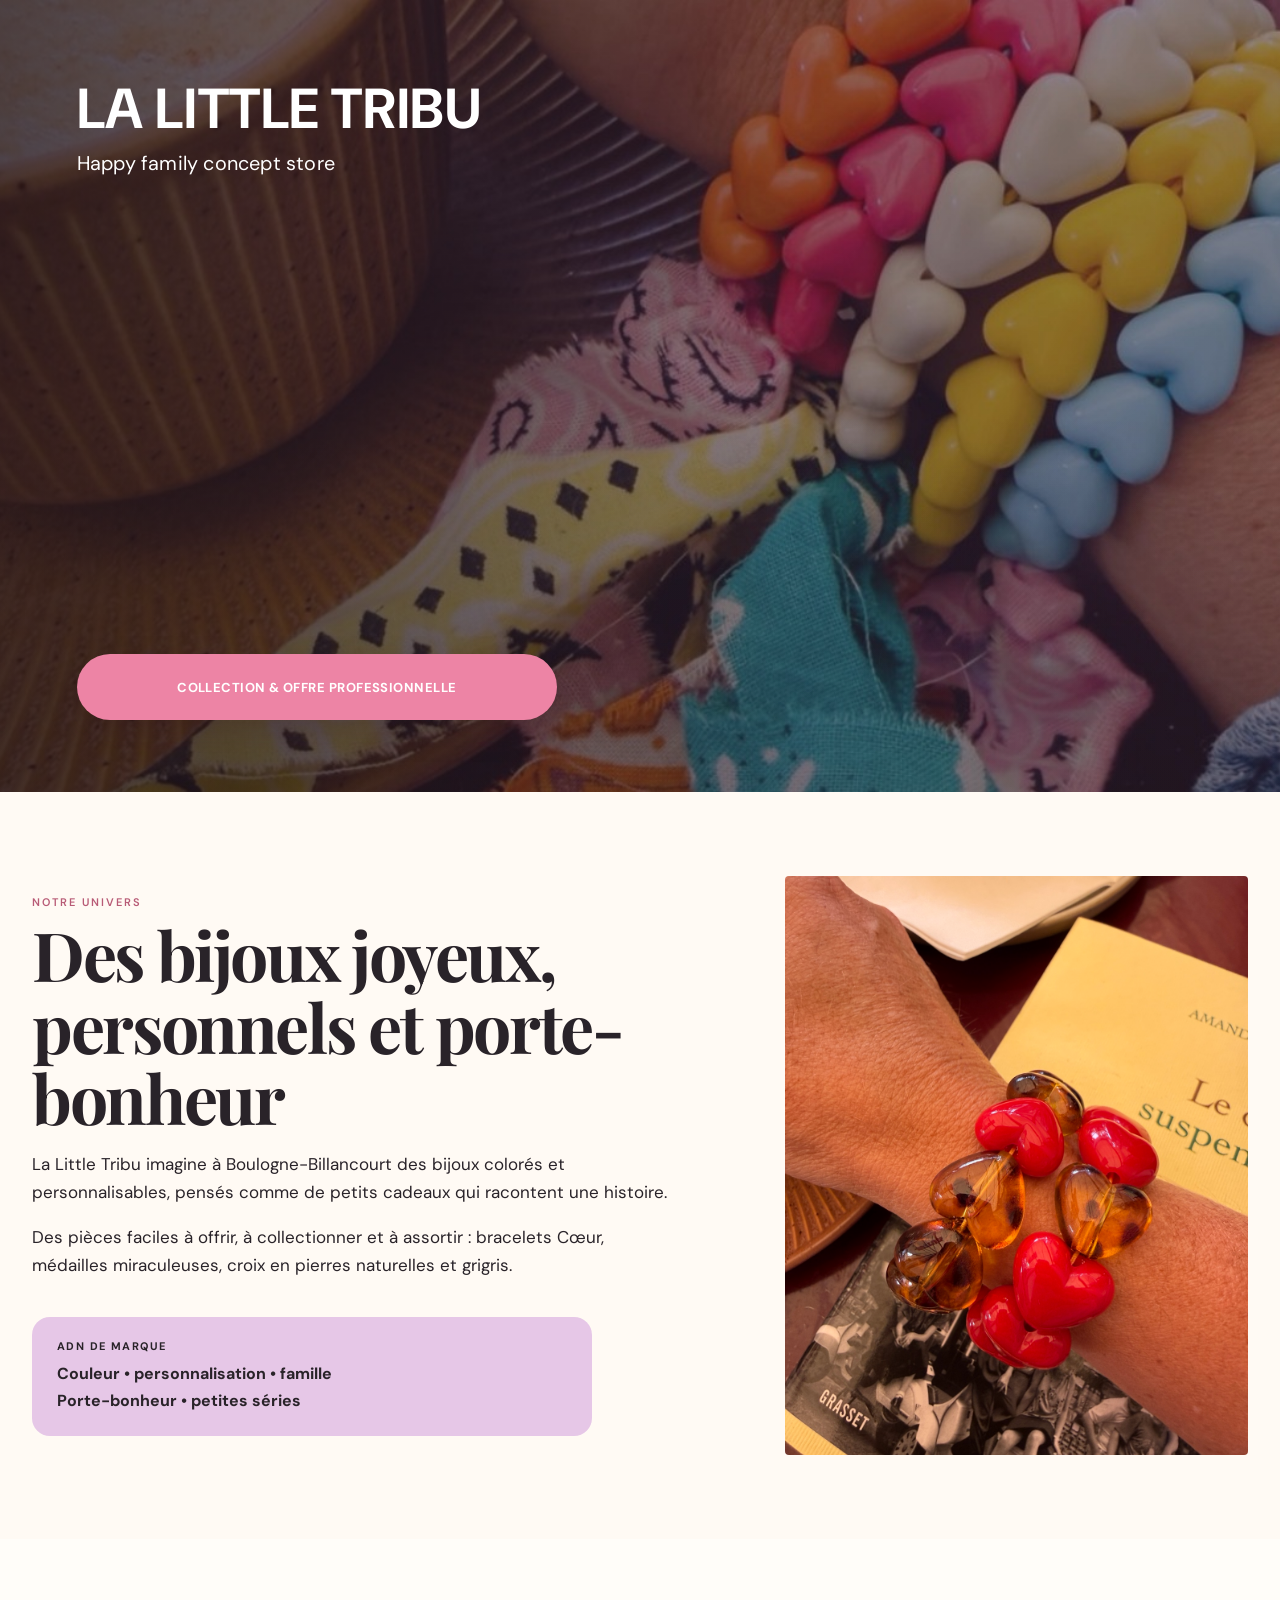
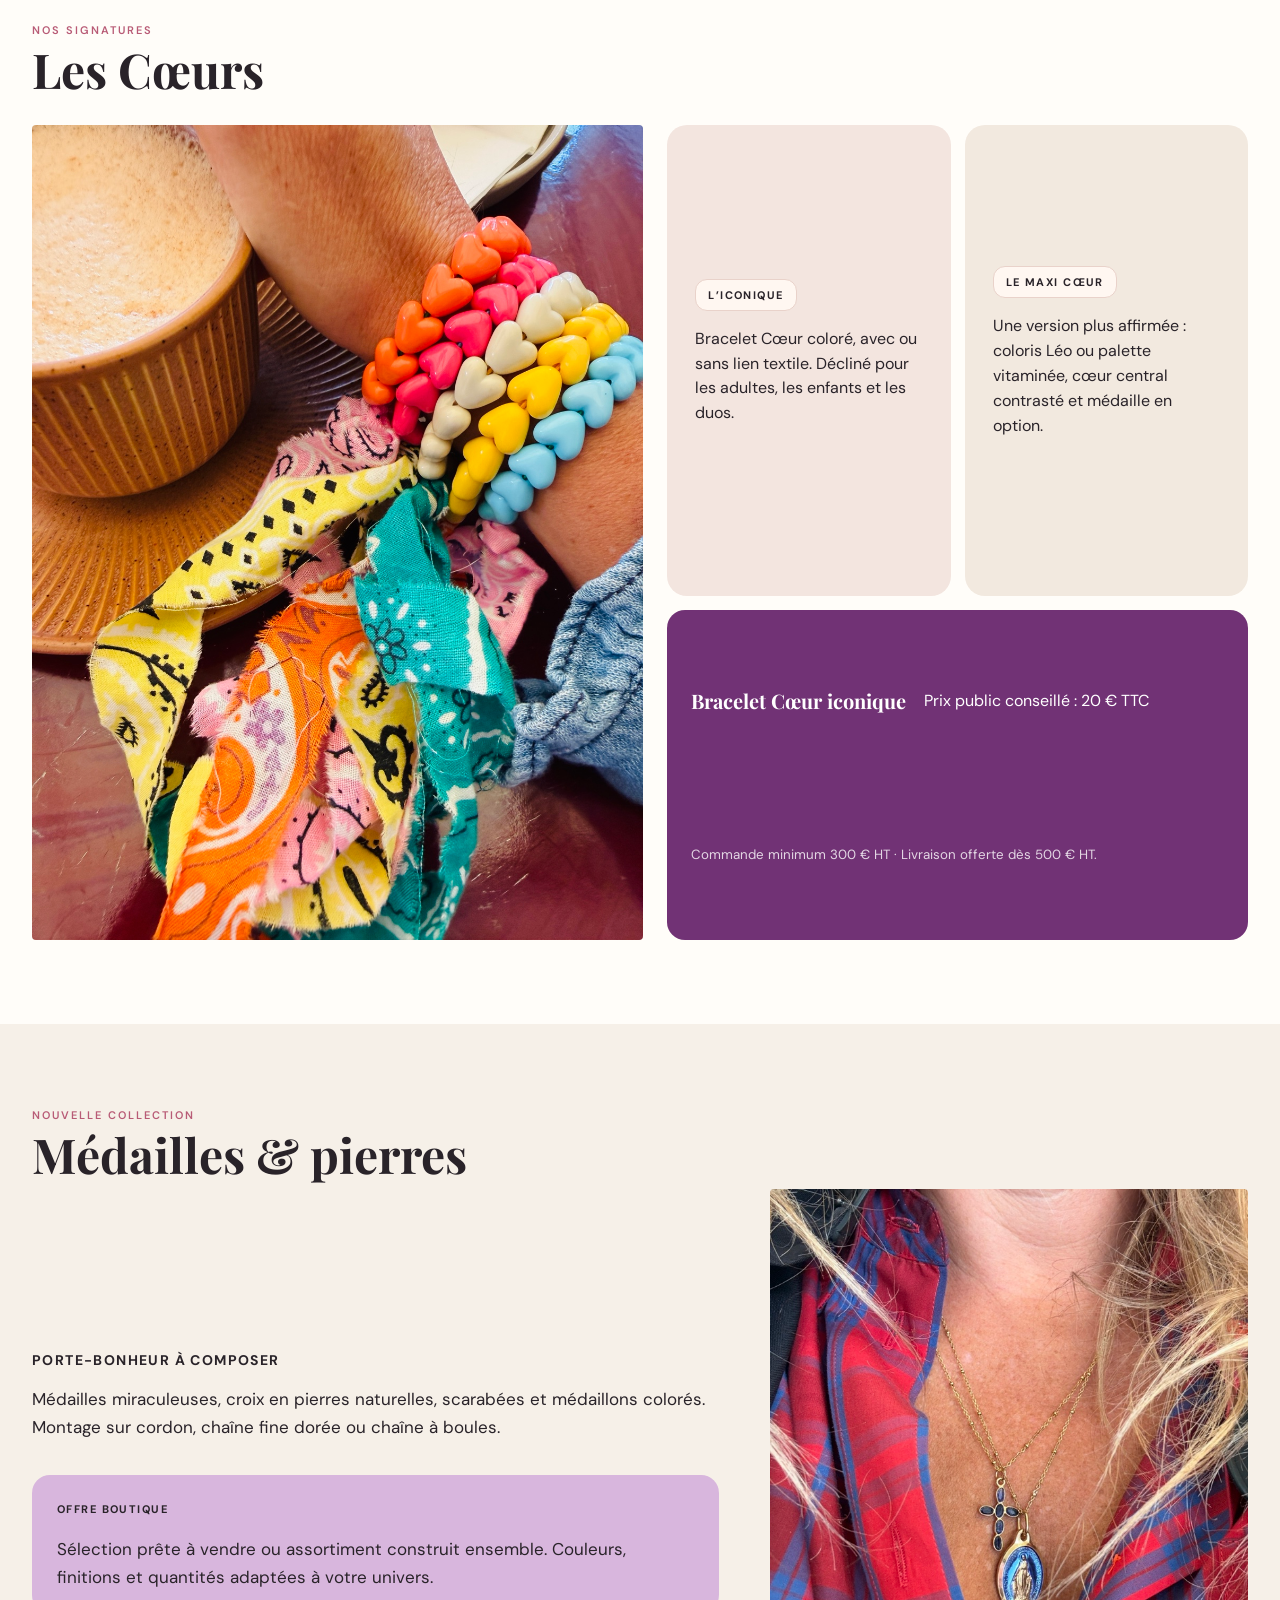
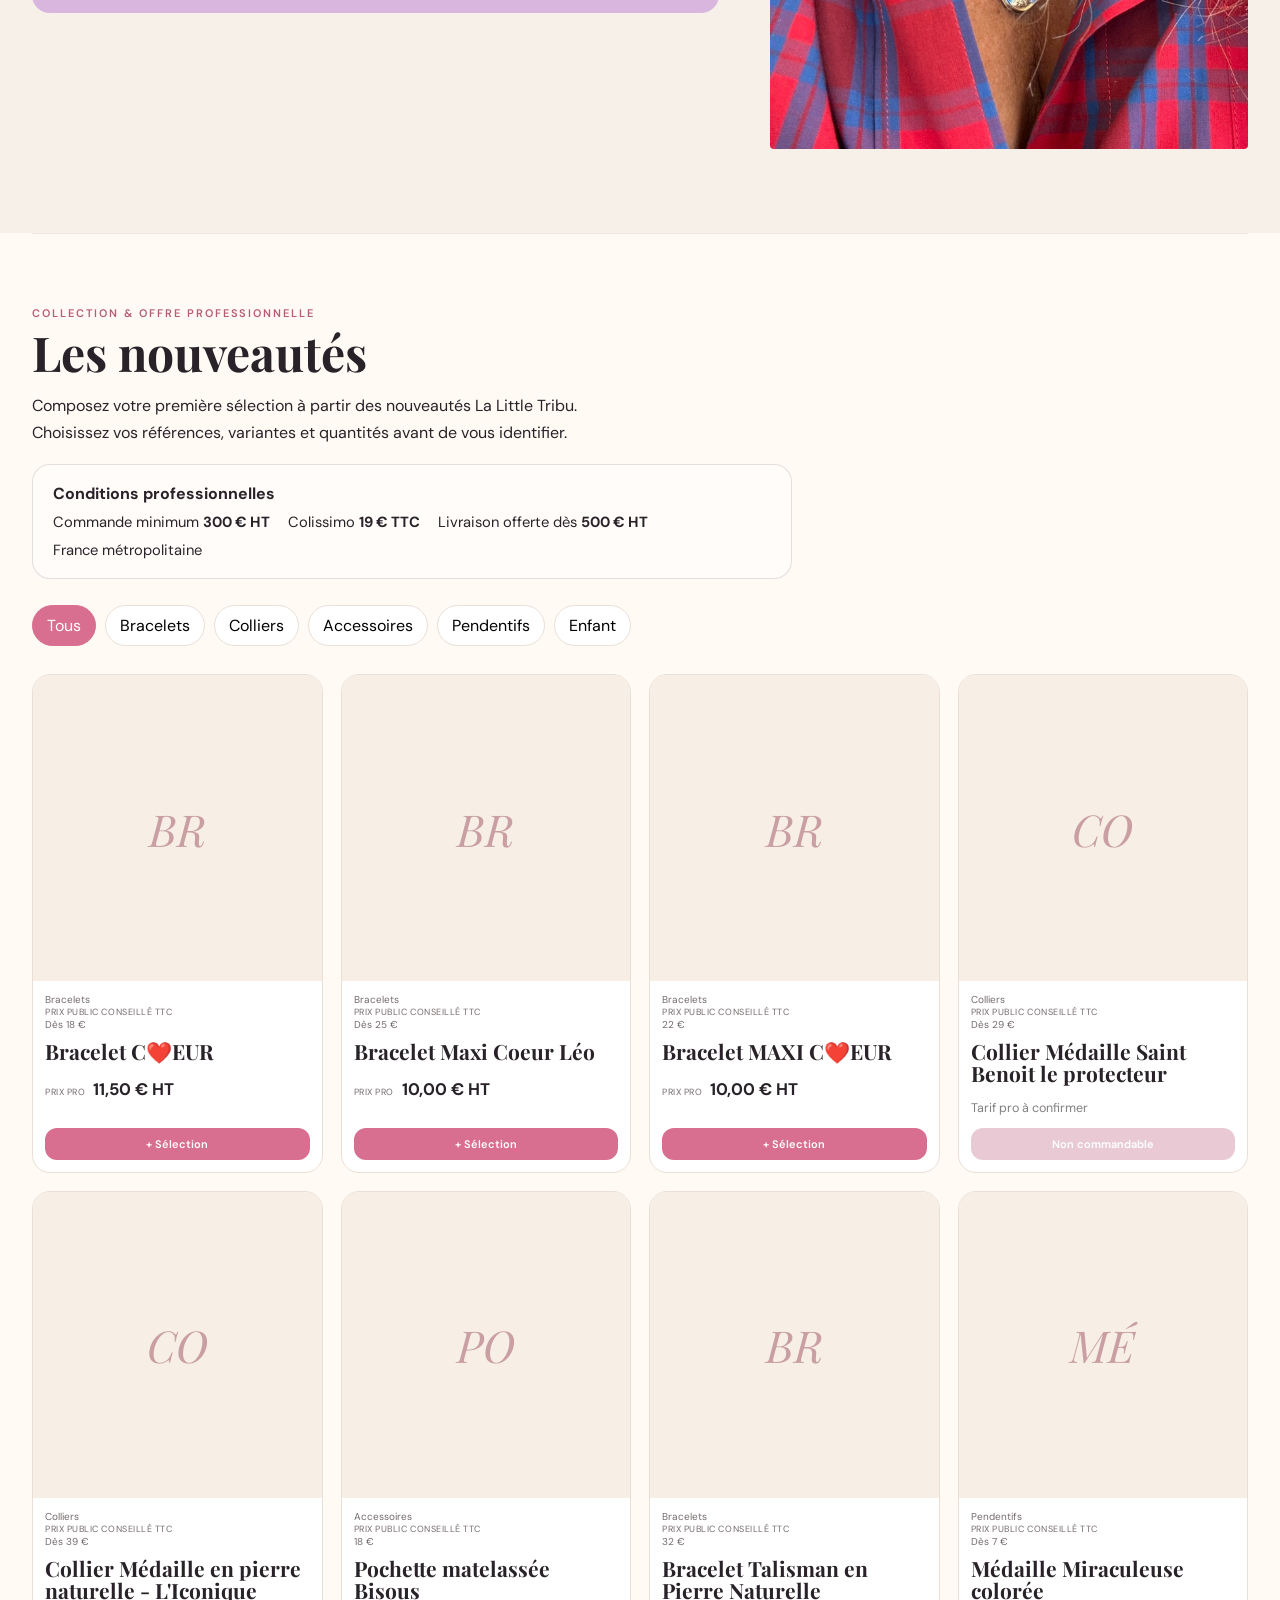
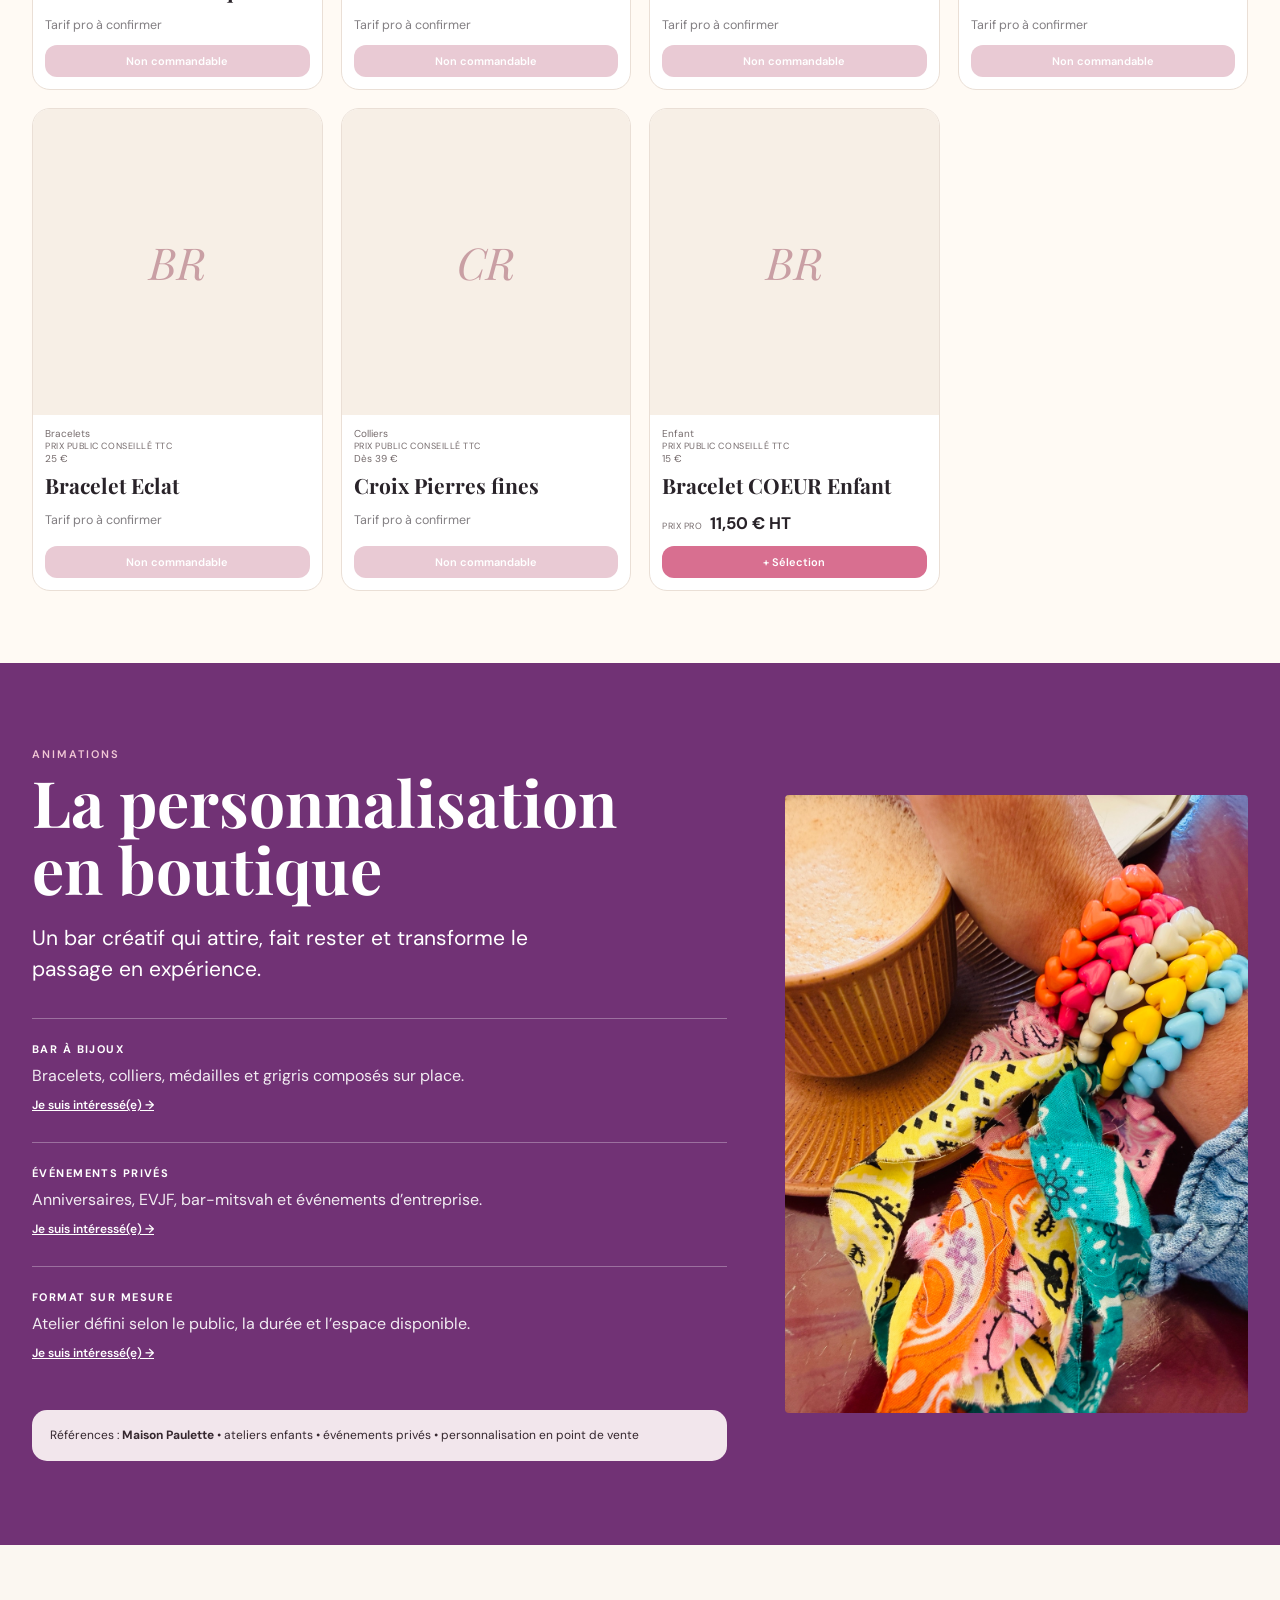
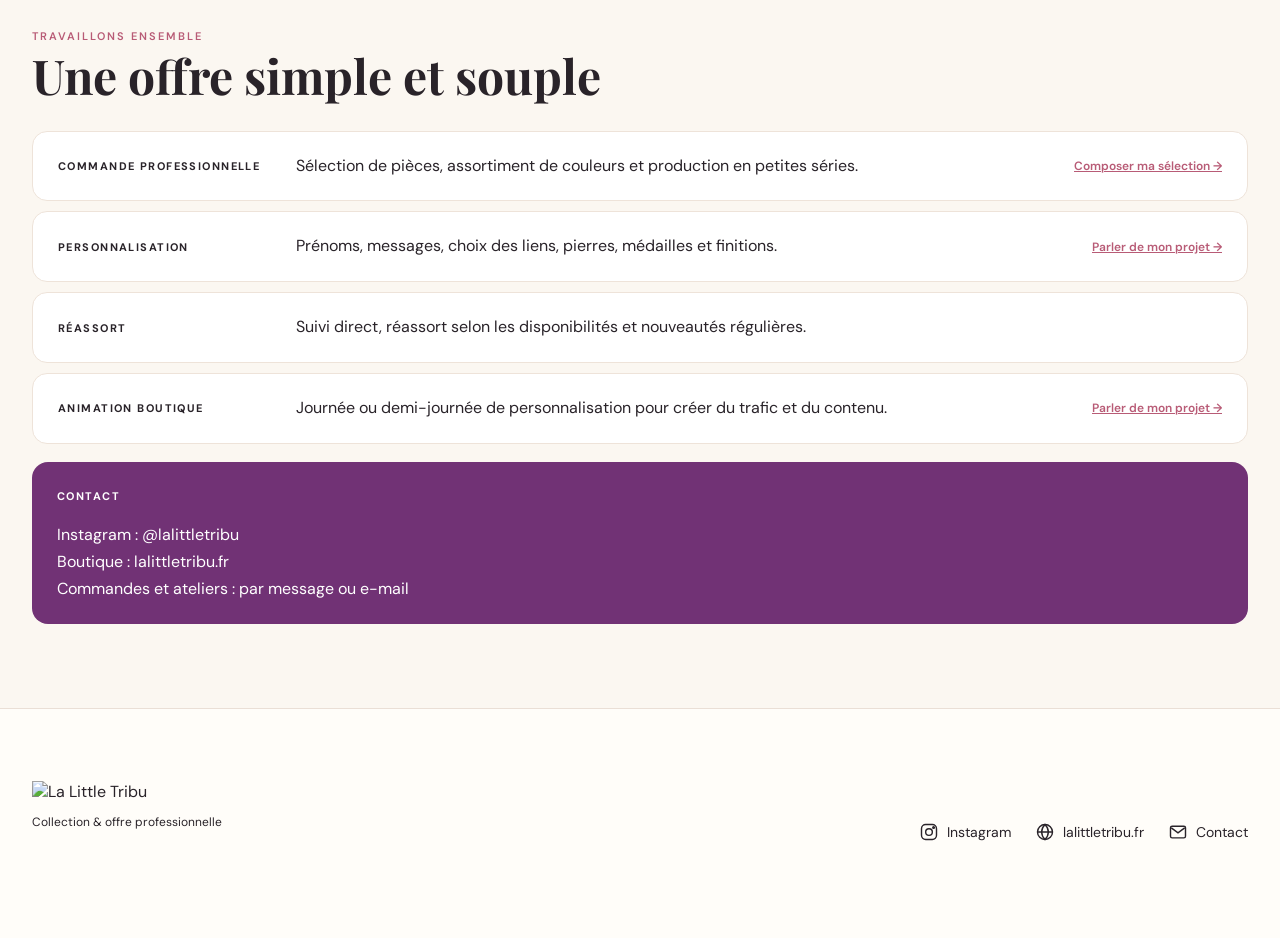
==== index.html @ f4794457 "Add files via upload" ====
<!doctype html><html lang="fr"><head>
<meta charset="utf-8"><meta name="viewport" content="width=device-width,initial-scale=1">
<meta name="description" content="La Little Tribu — collection et offre professionnelle pour concept stores et revendeurs.">
<title>La Little Tribu — Collection & offre professionnelle</title>
<link rel="preconnect" href="https://fonts.googleapis.com"><link rel="preconnect" href="https://fonts.gstatic.com" crossorigin>
<link href="https://fonts.googleapis.com/css2?family=DM+Sans:wght@400;500;600&family=Playfair+Display:wght@500;600&display=swap" rel="stylesheet">
<link rel="stylesheet" href="styles.css?v=099"></head><body><div id="app"></div><script src="app.js?v=099"></script></body></html>
---- styles.css ----
:root{--ink:#21191b;--paper:#fffdf9;--cream:#f6efe8;--wine:#842942;--line:#eadfd7;--muted:#756b6c;--soft:#fbf8f4}
*{box-sizing:border-box}html{scroll-behavior:smooth}body{margin:0;font-family:"DM Sans",sans-serif;background:var(--paper);color:var(--ink)}
button,input,select{font:inherit}button{cursor:pointer}a{color:inherit}.wrap{max-width:1180px;margin:auto;padding:0 24px}
.top{position:sticky;top:0;z-index:30;background:rgba(255,253,249,.95);backdrop-filter:blur(18px);border-bottom:1px solid var(--line)}
.nav{min-height:68px;display:flex;align-items:center;justify-content:space-between;gap:16px}.brand{display:flex;align-items:center;gap:10px;min-width:0}
.logo-img{height:44px;width:auto;max-width:240px;object-fit:contain}.logo-fallback{font:600 25px "Playfair Display";display:none}.wholesale{font-size:9px;letter-spacing:.17em;color:var(--wine);font-weight:600}
.pill{border:1px solid var(--line);border-radius:999px;padding:9px 14px;background:#fff}.eyebrow{font-size:11px;letter-spacing:.18em;text-transform:uppercase;color:var(--wine);font-weight:600}
h1,h2,h3{font-family:"Playfair Display";line-height:1.05}h1{font-size:clamp(42px,5.3vw,70px);letter-spacing:-.035em;margin:10px 0 15px}h2{font-size:clamp(32px,4.3vw,48px);margin:7px 0 10px}h3{font-size:21px;margin:3px 0}
.lead{font-size:17px;line-height:1.5;color:#514749;max-width:640px}.hero{display:grid;grid-template-columns:1fr .82fr;gap:32px;align-items:center;padding:30px 0 22px}
.hero-photo{height:330px;border-radius:26px;overflow:hidden;background:var(--cream)}.hero-photo img{width:100%;height:100%;object-fit:cover}.hero-photo.fallback{display:grid;place-items:center;font:italic 60px "Playfair Display";color:rgba(132,41,66,.45)}
.btn{border:0;border-radius:999px;padding:12px 17px;background:var(--wine);color:#fff;font-weight:600;text-decoration:none;display:inline-flex;align-items:center;justify-content:center}.btn.secondary{background:#fff;color:var(--ink);border:1px solid var(--line)}
.hero .btn{margin-top:18px}.section{padding:38px 0 72px}.section-head{display:flex;justify-content:space-between;align-items:end;gap:18px;margin-bottom:18px}
.filters{display:flex;gap:7px;flex-wrap:wrap}.filters button.active{background:var(--wine);color:#fff;border-color:var(--wine)}.status{font-size:11px;color:var(--muted)}
.products{display:grid;grid-template-columns:repeat(4,1fr);gap:15px}.product{border:1px solid var(--line);border-radius:19px;background:#fff;overflow:hidden;display:flex;flex-direction:column;cursor:pointer}
.visual{aspect-ratio:1/1.06;background:var(--cream);position:relative;overflow:hidden}.visual img{width:100%;height:100%;object-fit:cover;display:block}.visual.placeholder{display:grid;place-items:center;font:italic 44px "Playfair Display";color:rgba(132,41,66,.4)}
.badge{position:absolute;left:9px;top:9px;background:rgba(255,255,255,.94);border-radius:999px;padding:5px 8px;font-size:8px;font-weight:600;letter-spacing:.08em}
.card-info{padding:12px;display:flex;flex-direction:column;gap:6px;flex:1}.meta{font-size:10px;color:var(--muted)}.price-label{font-size:9px;text-transform:uppercase;letter-spacing:.06em;color:var(--muted);display:block}
.card-actions{margin-top:auto;padding-top:6px}.card-actions .btn{width:100%;padding:9px;font-size:11px}
.selectbar{position:fixed;bottom:14px;left:50%;transform:translateX(-50%);width:min(880px,calc(100% - 28px));background:var(--ink);color:#fff;border-radius:19px;padding:12px 14px;display:flex;align-items:center;justify-content:space-between;gap:10px;z-index:40;box-shadow:0 18px 60px rgba(0,0,0,.24)}.selectbar .btn{background:#fff;color:var(--ink)}
.modal{position:fixed;inset:0;background:rgba(34,24,27,.58);display:grid;place-items:center;padding:14px;z-index:60}.modal-card{width:min(720px,100%);max-height:93vh;overflow:auto;background:#fff;border-radius:25px;padding:22px}
.qv{display:grid;grid-template-columns:1fr 1fr;gap:20px}.qv-media{border-radius:18px;overflow:hidden;background:var(--cream);min-height:340px}.qv-media img{width:100%;height:100%;object-fit:cover}.qv-info{display:flex;flex-direction:column;gap:11px}.qv-note{font-size:13px;line-height:1.45;color:#5e5456}
.field{display:flex;flex-direction:column;gap:6px}.field select,.field input{border:1px solid var(--line);border-radius:11px;padding:11px;background:#fff;width:100%}.grid2{display:grid;grid-template-columns:1fr 1fr;gap:12px}.tiny{font-size:11px;line-height:1.5;color:var(--muted)}
.drawer{position:fixed;inset:0 0 0 auto;width:min(560px,100%);background:#fff;z-index:70;box-shadow:-20px 0 70px rgba(0,0,0,.18);padding:22px;overflow:auto}.drawer-head{display:flex;justify-content:space-between;align-items:center;gap:10px}
.sel-row{display:grid;grid-template-columns:74px 1fr;gap:12px;padding:14px 0;border-bottom:1px solid var(--line)}.sel-row img{width:74px;height:82px;object-fit:cover;border-radius:12px;background:var(--cream)}.sel-name{font-family:"Playfair Display";font-weight:600;font-size:18px}
.sel-tools{display:flex;align-items:center;gap:7px;flex-wrap:wrap;margin-top:8px}.stepper{display:inline-flex;align-items:center;border:1px solid var(--line);border-radius:999px;overflow:hidden}.stepper button{border:0;background:#fff;width:30px;height:30px}.stepper span{min-width:27px;text-align:center;font-size:12px}.remove{border:0;background:transparent;color:var(--wine);font-size:11px;text-decoration:underline}
.final-box{position:sticky;bottom:-22px;background:linear-gradient(transparent,#fff 16%);padding:28px 0 8px}.final-box .btn{width:100%;font-size:15px;padding:14px}
.confirm{text-align:center;padding:18px 4px 8px}.heart{font-size:40px;color:var(--wine)}.summary{background:var(--soft);border-radius:16px;padding:14px;margin:14px 0;text-align:left}
@media(max-width:920px){.products{grid-template-columns:repeat(3,1fr)}}
@media(max-width:760px){.nav{min-height:62px}.logo-img{height:37px;max-width:185px}.hero{grid-template-columns:1fr;padding:20px 0 16px}.hero-photo{height:245px}.products{grid-template-columns:repeat(2,1fr);gap:9px}.section{padding:30px 0 62px}.section-head{flex-direction:column;align-items:flex-start}.qv{grid-template-columns:1fr}.qv-media{min-height:270px}.grid2{grid-template-columns:1fr}}
@media(max-width:520px){.wrap{padding:0 13px}.wholesale{display:none}.pill{padding:8px 11px}.hero h1{font-size:39px}.lead{font-size:15px}.hero-photo{height:205px;border-radius:20px}.product{border-radius:15px}.card-info{padding:9px}.card-info h3{font-size:16px;line-height:1.08}.modal-card{padding:17px}.qv-media{min-height:245px}.sel-row{grid-template-columns:66px 1fr}.sel-row img{width:66px;height:74px}}
/* V0.6 — Wholesale showroom */
html{scroll-behavior:smooth;scroll-padding-top:92px}.desktop-nav{display:flex;gap:26px;margin-left:auto;margin-right:24px}.desktop-nav a,.text-link,.collab-grid a,.social-links a{color:inherit;text-decoration:none}.desktop-nav a{font-size:13px;font-weight:600}.desktop-nav a:hover,.text-link:hover,.collab-grid a:hover,.social-links a:hover{opacity:.6}.selection-nav{white-space:nowrap}.pro-hero{min-height:70vh;align-items:center}.hero-actions{display:flex;align-items:center;gap:22px;margin-top:24px}.text-link{font-size:14px;font-weight:600}.brand-story{background:#f6f1eb;padding:88px 0}.story-grid{display:grid;grid-template-columns:1.1fr .9fr;gap:72px;align-items:center}.story-images{position:relative;min-height:520px}.story-images img{object-fit:cover}.story-main{width:78%;height:480px;border-radius:2px}.story-small{position:absolute;width:43%;height:230px;right:0;bottom:0;border:8px solid #f6f1eb}.story-copy h2,.section-intro h2,.pro-footer h2{font-family:'Playfair Display',serif;font-size:clamp(34px,4vw,58px);line-height:1.03;margin:10px 0 20px}.story-copy p,.section-intro p,.section-sub{line-height:1.65;max-width:620px}.brand-points{display:flex;flex-wrap:wrap;gap:8px;margin:28px 0}.brand-points span{border:1px solid #d7ccc1;border-radius:99px;padding:9px 13px;font-size:12px}.collaborate{padding-top:100px;padding-bottom:100px}.section-intro{max-width:760px;margin-bottom:42px}.collab-grid{display:grid;grid-template-columns:repeat(3,1fr);gap:16px}.collab-grid article{border:1px solid #e4ddd5;padding:30px;min-height:270px;display:flex;flex-direction:column}.collab-grid b{font-size:12px;letter-spacing:.12em;opacity:.55}.collab-grid h3{font-family:'Playfair Display',serif;font-size:28px;margin:38px 0 12px}.collab-grid p{font-size:14px;line-height:1.6;opacity:.75}.collab-grid a{margin-top:auto;font-size:13px;font-weight:600}.showroom-section{border-top:1px solid #eee6df}.pro-footer{margin-top:100px;background:linear-gradient(135deg,#fffdf9 0%,#f6efe8 100%);color:#fff;padding:72px 0 96px}.footer-grid{display:grid;grid-template-columns:1fr 1fr;gap:50px;align-items:end}.social-links{display:flex;justify-content:flex-end;gap:24px;flex-wrap:wrap}.social-links a{font-size:14px}.status{opacity:.55!important}.wholesale{letter-spacing:.12em}
@media(max-width:800px){.desktop-nav{display:none}.nav{gap:10px}.wholesale{font-size:9px}.selection-nav{font-size:11px;padding:9px 10px}.pro-hero{min-height:auto}.hero-actions{align-items:flex-start;flex-direction:column}.brand-story{padding:60px 0}.story-grid{grid-template-columns:1fr;gap:38px}.story-images{min-height:370px}.story-main{height:350px}.story-small{height:170px}.collaborate{padding-top:70px;padding-bottom:70px}.collab-grid{grid-template-columns:1fr}.collab-grid article{min-height:220px}.footer-grid{grid-template-columns:1fr}.social-links{justify-content:flex-start;flex-direction:column;gap:14px}.pro-footer{margin-top:70px;padding:60px 0 90px}}

/* V0.7 — lecture concept-store */
.brand-points{flex-wrap:wrap}
.store-fit{margin-top:22px;padding-top:18px;border-top:1px solid rgba(0,0,0,.12)}
.store-fit strong{display:block;margin-bottom:6px;font-size:1rem}
.store-fit p{margin:0;max-width:620px}

/* V0.7.2 — pistes MVP visibles mais non cliquables */
.inactive-link{display:inline-block;margin-top:10px;font-size:.92rem;font-weight:600;opacity:.55;cursor:default;}

/* V0.7.4 — repere concept-store harmonise avec le hero */
.retail-fit{
  background:linear-gradient(135deg,#fffdf9 0%,#f6efe8 100%);
  color:var(--ink);
  padding:34px 0;
  border-top:1px solid var(--line);
  border-bottom:1px solid var(--line)
}
.retail-fit-inner{display:grid;grid-template-columns:.8fr 1.2fr;gap:44px;align-items:center}
.retail-fit h2{font-family:'Playfair Display',serif;font-size:clamp(24px,2.5vw,36px);line-height:1.08;margin:8px 0 0}
.retail-fit .eyebrow{color:var(--wine);opacity:1}
.retail-tags{display:flex;flex-wrap:wrap;gap:8px;justify-content:flex-end}
.retail-tags span{
  border:1px solid var(--line);
  background:rgba(255,255,255,.72);
  border-radius:99px;
  padding:9px 13px;
  font-size:12px;
  white-space:nowrap;
  color:var(--ink)
}
@media(max-width:800px){
  .retail-fit{padding:30px 0}
  .retail-fit-inner{grid-template-columns:1fr;gap:22px}
  .retail-tags{justify-content:flex-start}
}


/* V0.7.5 — footer harmonise avec le haut de page */
footer,
.footer,
.site-footer{
  background:linear-gradient(135deg,#fffdf9 0%,#f6efe8 100%) !important;
  color:var(--ink) !important;
  border-top:1px solid var(--line) !important;
}
footer a,
.footer a,
.site-footer a{
  color:var(--ink) !important;
}
footer .eyebrow,
.footer .eyebrow,
.site-footer .eyebrow{
  color:var(--wine) !important;
  opacity:1 !important;
}


/* V0.7.6 — footer light theme complet */
footer,
.footer,
.site-footer,
.end-section,
.end,
.join-tribu,
.social-footer{
  background:linear-gradient(135deg,#fffdf9 0%,#f6efe8 100%) !important;
  color:var(--ink) !important;
  border-top:1px solid var(--line) !important;
}

footer *,
.footer *,
.site-footer *,
.end-section *,
.end *,
.join-tribu *,
.social-footer *{
  color:var(--ink) !important;
}

footer .eyebrow,
.footer .eyebrow,
.site-footer .eyebrow,
.end-section .eyebrow,
.end .eyebrow,
.join-tribu .eyebrow,
.social-footer .eyebrow{
  color:var(--wine) !important;
  opacity:1 !important;
}

footer a,
.footer a,
.site-footer a,
.end-section a,
.end a,
.join-tribu a,
.social-footer a{
  color:var(--ink) !important;
  text-decoration:none;
}

footer a:hover,
.footer a:hover,
.site-footer a:hover,
.end-section a:hover,
.end a:hover,
.join-tribu a:hover,
.social-footer a:hover{
  color:var(--wine) !important;
}

footer h1, footer h2, footer h3,
.footer h1, .footer h2, .footer h3,
.site-footer h1, .site-footer h2, .site-footer h3,
.end-section h1, .end-section h2, .end-section h3,
.end h1, .end h2, .end h3,
.join-tribu h1, .join-tribu h2, .join-tribu h3,
.social-footer h1, .social-footer h2, .social-footer h3{
  color:var(--ink) !important;
}


/* V0.7.7 — fix cible du vrai footer .pro-footer */
.pro-footer{
  background:linear-gradient(135deg,#fffdf9 0%,#f6efe8 100%) !important;
  color:var(--ink) !important;
  border-top:1px solid var(--line) !important;
}
.pro-footer h2,
.pro-footer p,
.pro-footer span,
.pro-footer strong,
.pro-footer .footer-grid{
  color:var(--ink) !important;
}
.pro-footer .eyebrow{
  color:var(--wine) !important;
  opacity:1 !important;
}
.pro-footer .social-links a{
  color:var(--ink) !important;
}
.pro-footer .social-links a:hover{
  color:var(--wine) !important;
  opacity:1 !important;
}

/* V0.8 — univers Barbara / book pro */
:root{--paper:#fffaf4;--cream:#f7efe6;--pink:#ee8eaa;--pink-deep:#d86f90;--ink:#292329;--line:#eadfd6;--wine:#b85b76}
body{background:var(--paper)}
.barbara-cover{position:relative;width:100%;background:#eadfd6;display:flex;justify-content:center;overflow:hidden}
.barbara-cover img{width:100%;max-height:88vh;object-fit:cover;object-position:center 48%;display:block}
.cover-action{position:absolute;left:50%;bottom:24px;transform:translateX(-50%);background:var(--pink);color:#fff;text-decoration:none;border-radius:999px;padding:13px 22px;font-size:12px;font-weight:700;letter-spacing:.04em;box-shadow:0 10px 30px rgba(76,30,45,.15)}
.brand-intro{padding:76px 0;background:#fffaf4;border-bottom:1px solid var(--line)}
.intro-grid{display:grid;grid-template-columns:1fr 1fr;gap:72px;align-items:end}
.intro-grid h1{font-family:"DM Sans",sans-serif;font-weight:600;letter-spacing:-.045em;font-size:clamp(38px,5vw,68px);margin:10px 0 0;line-height:.98}
.brand-copy{font-size:18px;line-height:1.65;max-width:580px}.brand-copy p{margin:0 0 16px}
.signatures{padding-top:74px}.signature-grid{display:grid;grid-template-columns:repeat(5,1fr);gap:14px}
.signature-card{border:0;background:#f7e7da;border-radius:18px;overflow:hidden;padding:0;text-align:left;color:var(--ink);box-shadow:0 1px 0 rgba(0,0,0,.03)}
.signature-card img,.signature-placeholder{width:100%;aspect-ratio:.9/1;object-fit:cover;display:block;background:var(--cream)}
.signature-card span{display:block;padding:14px 14px 16px;font-family:"Playfair Display",serif;font-size:19px}
.pro-offer{padding:82px 0;background:#f4e8dd;border-top:1px solid var(--line);border-bottom:1px solid var(--line)}
.offer-grid{display:grid;grid-template-columns:repeat(4,1fr);gap:12px}.offer-grid article{background:#fffaf4;border-radius:18px;padding:24px;min-height:230px;display:flex;flex-direction:column}.offer-grid article>span{font-size:11px;letter-spacing:.16em;color:var(--wine)}.offer-grid h3{font-family:"DM Sans",sans-serif;font-size:19px;margin:32px 0 10px}.offer-grid p{font-size:13px;line-height:1.55;color:#655a5c}.offer-grid a{margin-top:auto;color:var(--wine);font-size:12px;font-weight:700;text-decoration:none}
.btn{background:var(--pink-deep)}.filters button.active{background:var(--pink-deep);border-color:var(--pink-deep)}
.product{border-radius:18px}.card-actions .btn{border-radius:12px}.badge{background:rgba(255,250,244,.94)}
.pro-footer{background:#fffaf4!important}
@media(max-width:900px){.signature-grid{grid-template-columns:repeat(3,1fr)}.offer-grid{grid-template-columns:repeat(2,1fr)}.intro-grid{grid-template-columns:1fr;gap:26px}.barbara-cover img{max-height:none}}
@media(max-width:600px){.barbara-cover img{width:100%;height:auto;object-fit:contain}.cover-action{bottom:14px;padding:10px 16px;font-size:10px}.brand-intro{padding:50px 0}.brand-copy{font-size:16px}.signature-grid{grid-template-columns:repeat(2,1fr);gap:9px}.signature-card span{font-size:16px;padding:11px}.offer-grid{grid-template-columns:1fr}.top{position:sticky}.desktop-nav{display:none}}


/* V0.8.2 — audit UX / fidélité au book Barbara */
.barbara-cover{background:#f4ede6}
.barbara-cover img{width:100%;height:auto;max-height:88vh;object-fit:contain;object-position:center}

/* Zone cliquable invisible posée sur le bouton déjà imprimé dans le visuel de Barbara. */
.cover-hotspot{
  position:absolute;left:7.5%;bottom:5.2%;width:50.5%;height:5.8%;min-height:42px;
  border-radius:999px;background:transparent;text-decoration:none;z-index:2
}
.cover-hotspot:focus-visible{outline:3px solid rgba(255,255,255,.95);outline-offset:3px}

/* Cartouches textuels : aucun visuel produit arbitraire. */
.signature-grid{grid-template-columns:repeat(5,1fr);gap:12px}
.signature-card{
  min-height:132px;padding:20px 18px;border:1px solid #ead7d1;background:#f8e9e2;
  border-radius:20px;display:flex;flex-direction:column;justify-content:space-between;
  text-align:left;transition:transform .15s ease,box-shadow .15s ease
}
.signature-card:nth-child(even){background:#f4eee7}
.signature-card:hover{transform:translateY(-2px);box-shadow:0 10px 28px rgba(84,49,55,.08)}
.signature-card span{
  padding:0;font-family:"DM Sans",sans-serif;font-size:18px;font-weight:600;line-height:1.15
}
.signature-card small{font-size:11px;color:var(--wine);font-weight:700}
.signature-card img,.signature-placeholder{display:none!important}

@media(max-width:600px){
  .nav{min-height:58px}
  .logo-img{height:34px;max-width:150px}
  .selection-nav{font-size:11px;padding:9px 12px}
  .barbara-cover img{width:100%;height:auto;max-height:none;object-fit:contain}
  .cover-hotspot{left:7.2%;bottom:5%;width:51%;height:5.8%;min-height:40px}
  .signature-grid{grid-template-columns:repeat(2,1fr);gap:9px}
  .signature-card{min-height:108px;padding:16px 14px;border-radius:17px}
  .signature-card span{font-size:16px}
}

/* V0.8.3 — CTA couverture + signatures Barbara */
.cover-hotspot{
  display:flex;align-items:center;justify-content:center;
  background:#ee83a3;color:#fff;font-weight:800;font-size:13px;letter-spacing:.02em;
  text-align:center;padding:0 14px;box-sizing:border-box;
}
.cover-hotspot span{pointer-events:none}
.signature-grid{grid-template-columns:repeat(5,1fr);gap:10px}
.signature-card{
  min-height:0;padding:0;overflow:hidden;border-radius:14px;background:#f4e8e1;
  border:1px solid #ead7d1;display:block;text-align:left;box-shadow:none
}
.signature-card:nth-child(even){background:#f4e8e1}
.signature-card img{display:block!important;width:100%;aspect-ratio:1.45/1;object-fit:cover;background:#f4eee7}
.signature-card span{display:block;padding:10px 12px 11px;font-size:14px;font-weight:700;line-height:1.15}
@media(max-width:600px){
  .cover-hotspot{font-size:12px;font-weight:800;letter-spacing:.01em;min-height:44px}
  .signature-grid{grid-template-columns:repeat(2,1fr);gap:8px}
  .signature-card{min-height:0;padding:0;border-radius:13px}
  .signature-card img{aspect-ratio:1.55/1}
  .signature-card span{font-size:14px;padding:9px 10px 10px}
}

/* V0.9 — lookbook interactif fidèle au book Barbara */
:root{--barbara-pink:#ed84a5;--barbara-purple:#713275;--barbara-cream:#f7f0e8;--barbara-ink:#242025}
.top{position:fixed;left:0;right:0;top:0;transition:transform .28s ease,opacity .28s ease}.top-hidden{transform:translateY(-110%);opacity:0;pointer-events:none}.nav-actions{display:flex;align-items:center;gap:10px}.retailer-link{border:0;background:transparent;font-size:11px;text-decoration:underline;color:#817779;cursor:not-allowed}.barbara-cover{position:relative;min-height:100svh;background:#24191c;display:flex;align-items:center;justify-content:center}.barbara-cover>img{width:100%;height:100svh;object-fit:cover;object-position:center}.cover-hotspot{position:absolute;left:7.7%;bottom:6.2%;width:50%;min-height:62px;border-radius:999px;background:var(--barbara-pink);display:flex;align-items:center;justify-content:center;text-decoration:none;color:#fff;box-shadow:0 8px 25px rgba(65,23,36,.18)}.cover-hotspot span{font-size:13px;font-weight:700;letter-spacing:.025em}.lookbook-section{padding:92px 0}.lookbook-grid{display:grid;grid-template-columns:1.05fr .75fr;gap:70px;align-items:center}.lookbook-copy p{font-size:17px;line-height:1.65;max-width:650px}.lookbook-image{margin:0}.lookbook-image img{width:100%;aspect-ratio:4/5;object-fit:cover;border-radius:4px}.adn{margin-top:38px;background:#e6c7e7;border-radius:18px;padding:22px 25px;display:flex;flex-direction:column;gap:8px;max-width:560px}.adn span,.signature-text article span,.shop-offer span,.personal-list span,.work-list span,.contact-book span{font-size:11px;font-weight:700;letter-spacing:.13em}.adn strong{line-height:1.65}.signatures-v09{background:#fffdf9}.signature-feature{display:grid;grid-template-columns:1.05fr .95fr;gap:26px;margin-top:30px}.signature-feature figure{margin:0}.signature-feature figure img{width:100%;height:100%;min-height:520px;object-fit:cover;border-radius:4px}.signature-text{display:grid;grid-template-columns:1fr 1fr;gap:14px}.signature-text article{background:#f3e5df;border-radius:20px;padding:28px;display:flex;flex-direction:column;justify-content:center}.signature-text article:nth-child(2){background:#f2e9df}.signature-text article p{font-size:16px;line-height:1.55}.label-chip{display:inline-flex;width:max-content;background:#fff7f1;border:1px solid #e9d2ca;border-radius:12px;padding:8px 12px}.pro-note{grid-column:1/-1;background:var(--barbara-purple);color:#fff;border-radius:18px;padding:20px 24px;display:flex;gap:18px;align-items:center;flex-wrap:wrap}.pro-note strong{font-family:"Playfair Display";font-size:20px}.pro-note small{opacity:.8}.stones{background:#f6f0e8}.stone-grid{display:grid;grid-template-columns:1.2fr .8fr;gap:60px;align-items:center}.stone-grid h3{font-family:"DM Sans";font-size:14px;letter-spacing:.1em;margin:28px 0 14px}.stone-grid p{font-size:17px;line-height:1.65}.stone-grid figure{margin:0}.stone-grid figure img{width:100%;max-height:520px;object-fit:cover;border-radius:4px}.shop-offer{margin-top:34px;background:#d8b6dd;border-radius:18px;padding:22px 25px}.shop-offer p{margin-bottom:0}.showroom-section{padding-top:88px}.personalization{background:var(--barbara-purple);color:#fff}.personalization .eyebrow{color:#f1c7d5}.personalization-grid{display:grid;grid-template-columns:1.15fr .7fr;gap:65px;align-items:center}.personalization h2{font-size:clamp(42px,5vw,68px)}.personal-lead{font-size:21px;line-height:1.45;max-width:520px}.personal-list{margin-top:34px;display:grid;gap:10px}.personal-list article{border-top:1px solid rgba(255,255,255,.3);padding:18px 0}.personal-list article p{margin:7px 0;opacity:.9}.personal-list button,.work-list button,.work-list a{border:0;background:none;padding:0;color:inherit;text-decoration:underline;font-size:12px;font-weight:600}.personalization figure{margin:0}.personalization figure img{width:100%;aspect-ratio:3/4;object-fit:cover;border-radius:4px}.references{margin-top:30px;background:#f2e6ec;color:#35272e;border-radius:15px;padding:16px 18px;font-size:12px;line-height:1.6}.work{background:#fbf7f1}.work-list{margin-top:30px;display:grid;gap:10px}.work-list article{background:#fff;border:1px solid #eee3d9;border-radius:15px;padding:22px 25px;display:grid;grid-template-columns:230px 1fr auto;gap:22px;align-items:center}.work-list article p{margin:0;line-height:1.55}.work-list button,.work-list a{color:var(--wine);white-space:nowrap}.contact-book{margin-top:18px;background:var(--barbara-purple);color:#fff;border-radius:16px;padding:22px 25px}.contact-book p{line-height:1.7;margin-bottom:0}.pro-footer{margin-top:0!important;background:#fffdf9!important;color:var(--ink)!important;border-top:1px solid var(--line)}.footer-logo{width:120px;height:auto}.footer-grid p{font-size:12px;color:var(--muted)}.social-links a{display:flex;align-items:center;gap:8px}.social-links svg{width:20px;height:20px;fill:none;stroke:currentColor;stroke-width:1.7}.heart{display:none}
@media(max-width:900px){.lookbook-grid,.signature-feature,.stone-grid,.personalization-grid{grid-template-columns:1fr}.lookbook-image img{max-height:560px}.signature-feature figure img{min-height:0;max-height:560px}.work-list article{grid-template-columns:180px 1fr}.work-list article a,.work-list article button{grid-column:2}.desktop-nav{display:none}}
@media(max-width:600px){.barbara-cover{min-height:auto}.barbara-cover>img{height:auto;min-height:0;object-fit:contain}.cover-hotspot{left:7%;bottom:4.6%;width:52%;min-height:54px;padding:0 10px}.cover-hotspot span{font-size:11px;text-align:center}.lookbook-section{padding:58px 0}.lookbook-grid{gap:28px}.lookbook-copy p,.stone-grid p{font-size:15px}.adn{margin-top:24px}.signature-feature{gap:12px}.signature-text{grid-template-columns:1fr}.signature-text article{padding:20px;min-height:160px}.pro-note{display:grid;gap:6px}.stone-grid{gap:28px}.showroom-section{padding-top:58px}.personalization-grid{gap:34px}.personalization h2{font-size:43px}.personal-lead{font-size:18px}.work-list article{grid-template-columns:1fr;gap:8px}.work-list article a,.work-list article button{grid-column:1}.nav-actions{gap:4px}.retailer-link{display:none}.logo-img{height:34px}.selection-nav{font-size:11px}.social-links{flex-direction:row!important;gap:18px!important;flex-wrap:wrap}.social-links a span{font-size:12px}}

/* V0.9.1 — fermeture explicite des fenêtres */
.modal-card,.drawer-card{position:relative}
.modal-close{
  position:absolute;top:14px;right:14px;z-index:20;
  width:44px;height:44px;border-radius:50%;
  border:1px solid rgba(48,39,42,.16);
  background:rgba(255,255,255,.94);
  color:#2f292b;font:400 32px/1 Arial,sans-serif;
  display:flex;align-items:center;justify-content:center;
  cursor:pointer;box-shadow:0 4px 14px rgba(0,0,0,.08)
}
.modal-close:hover{background:#fff}
.modal-close:focus-visible{outline:3px solid #d9678b;outline-offset:2px}
@media(max-width:600px){
  .modal-close{position:sticky;float:right;top:10px;right:10px;margin:0 0 -44px auto}
}

/* V0.9.2 — conditions professionnelles */
.trade-conditions{margin:18px 0 26px;padding:18px 20px;border:1px solid rgba(66,39,51,.14);border-radius:18px;background:rgba(255,255,255,.48)}
.trade-conditions strong{display:block;margin-bottom:8px}.trade-conditions-grid{display:flex;flex-wrap:wrap;gap:8px 18px;font-size:.92rem}.trade-conditions-grid span{white-space:nowrap}
.pro-price{display:flex;gap:8px;align-items:baseline;flex-wrap:wrap;margin-top:7px}.pro-price .price-label{margin:0}.pro-price strong{font-size:1.05rem}.pro-unavailable{font-size:.78rem;opacity:.58;margin-top:7px}
.product .btn[disabled],.qv-info .btn[disabled],.final-box .btn[disabled]{opacity:.38;cursor:not-allowed;filter:grayscale(.25)}
.order-summary{margin-top:18px;padding:16px;border-radius:16px;background:rgba(255,255,255,.62);border:1px solid rgba(66,39,51,.12)}
.order-line{display:flex;justify-content:space-between;gap:16px;padding:5px 0}.order-line.total{font-size:1.05rem;border-top:1px solid rgba(66,39,51,.12);margin-top:7px;padding-top:12px}.threshold{margin:10px 0 0;font-size:.82rem;line-height:1.4}.threshold.ok{font-weight:700}.sel-price{font-size:.82rem;margin-top:4px;font-weight:700}.conditions-mini{font-size:.76rem;line-height:1.45;opacity:.72;margin-top:10px}

/* V0.9.5 — hero Barbara desktop : composition intégrale, zéro crop */
@media (min-width: 901px){
  .barbara-cover{
    display:flex;
    justify-content:center;
    align-items:flex-start;
    background:#f8f2eb;
    overflow:visible;
    padding:0;
  }

  .barbara-cover img{
    display:block;
    width:auto !important;
    height:auto !important;
    max-width:min(100%, 1120px) !important;
    max-height:none !important;
    object-fit:contain !important;
    object-position:center top !important;
    margin:0 auto;
  }

  .cover-hotspot{
    left:50% !important;
    transform:translateX(-50%) !important;
    width:min(50%, 560px) !important;
    bottom:5.2% !important;
    height:6.5% !important;
  }
}


/* V0.9.6 — audit responsive desktop + nettoyage catalogue */
.badge,.status{display:none!important}

/* Desktop : la couverture devient une vraie page de lookbook, sans crop. */
@media (min-width: 901px){
  .barbara-cover{
    position:relative!important;
    width:fit-content!important;
    max-width:100%!important;
    min-height:0!important;
    height:auto!important;
    margin:0 auto!important;
    background:var(--paper)!important;
    overflow:visible!important;
    display:block!important;
  }
  .barbara-cover>img{
    display:block!important;
    width:auto!important;
    height:min(100vh, 1620px)!important;
    max-width:100vw!important;
    max-height:none!important;
    object-fit:contain!important;
    object-position:center top!important;
    margin:0 auto!important;
  }
  /* CTA HTML recouvre exactement celui intégré dans le visuel Barbara. */
  .cover-hotspot{
    left:7.86%!important;
    bottom:7.22%!important;
    width:49.49%!important;
    height:4.32%!important;
    min-height:0!important;
    transform:none!important;
    padding:0 18px!important;
    border-radius:999px!important;
    background:var(--barbara-pink)!important;
  }
  .cover-hotspot span{
    font-size:clamp(13px,1.15vw,17px)!important;
    line-height:1.1!important;
    font-weight:700!important;
    white-space:nowrap!important;
  }

  /* Respiration desktop du lookbook. */
  .lookbook-section{padding:84px 0!important}
  .lookbook-grid{gap:56px!important}
  .showroom-section{padding-top:72px!important}
  .section-head{align-items:flex-start!important}
  .products{grid-template-columns:repeat(4,minmax(0,1fr))!important;gap:18px!important}
}

/* Mobile/tablette : conserver le rendu validé. */
@media (max-width:900px){
  .barbara-cover{
    width:100%!important;
    min-height:0!important;
    height:auto!important;
    margin:0!important;
    display:block!important;
    overflow:hidden!important;
  }
  .barbara-cover>img{
    width:100%!important;
    height:auto!important;
    max-height:none!important;
    object-fit:contain!important;
  }
  .cover-hotspot{
    left:7.86%!important;
    bottom:7.22%!important;
    width:49.49%!important;
    height:4.32%!important;
    min-height:40px!important;
    transform:none!important;
  }
}


/* V0.9.7 — véritable hero desktop / mobile Barbara inchangé */
.cover-mobile{display:block;position:relative}
.cover-desktop{display:none}

@media (min-width:901px){
  .barbara-cover{
    width:100%!important;
    height:88vh!important;
    min-height:680px!important;
    max-height:920px!important;
    margin:0!important;
    background:#25191d!important;
    overflow:hidden!important;
    display:block!important;
    position:relative!important;
  }

  .cover-mobile{display:none!important}

  .cover-desktop{
    display:block!important;
    position:relative;
    width:100%;
    height:100%;
    background-image:url("hero-barbara-desktop.jpeg");
    background-size:cover;
    background-position:center center;
    background-repeat:no-repeat;
  }

  .cover-desktop-overlay{
    position:absolute;
    inset:0;
    background:
      linear-gradient(90deg,rgba(25,16,18,.56) 0%,rgba(25,16,18,.30) 34%,rgba(25,16,18,.06) 62%,rgba(25,16,18,.04) 100%),
      linear-gradient(0deg,rgba(25,16,18,.18) 0%,rgba(25,16,18,0) 48%);
    pointer-events:none;
  }

  .cover-desktop-content{
    position:relative;
    z-index:2;
    height:100%;
    max-width:1440px;
    margin:0 auto;
    padding:clamp(72px,9vh,110px) clamp(54px,6vw,100px) clamp(58px,8vh,92px);
    display:flex;
    flex-direction:column;
    align-items:flex-start;
  }

  .cover-desktop-brand{
    color:#fff;
    font-family:"DM Sans",sans-serif;
    font-size:clamp(38px,4.4vw,72px);
    line-height:.98;
    letter-spacing:.01em;
    font-weight:700;
  }

  .cover-desktop-sub{
    color:#fff;
    margin-top:14px;
    font-family:"DM Sans",sans-serif;
    font-size:clamp(18px,1.55vw,27px);
    font-weight:400;
    letter-spacing:.01em;
  }

  .cover-desktop-cta{
    margin-top:auto;
    display:inline-flex;
    align-items:center;
    justify-content:center;
    min-width:min(480px,42vw);
    min-height:66px;
    padding:18px 34px;
    border-radius:999px;
    background:var(--barbara-pink);
    color:#fff;
    text-decoration:none;
    font-family:"DM Sans",sans-serif;
    font-size:clamp(13px,1vw,16px);
    font-weight:700;
    letter-spacing:.035em;
    box-shadow:0 12px 30px rgba(49,17,29,.22);
    transition:transform .18s ease,box-shadow .18s ease,filter .18s ease;
  }

  .cover-desktop-cta:hover{
    transform:translateY(-2px);
    box-shadow:0 16px 34px rgba(49,17,29,.28);
    filter:brightness(1.03);
  }

  .cover-desktop-cta:focus-visible{
    outline:3px solid #fff;
    outline-offset:4px;
  }
}

@media (max-width:900px){
  .cover-desktop{display:none!important}
  .cover-mobile{display:block!important;position:relative}
  .cover-mobile>img{
    display:block!important;
    width:100%!important;
    height:auto!important;
    max-height:none!important;
    object-fit:contain!important;
  }
  .cover-mobile .cover-hotspot{
    left:7.86%!important;
    bottom:7.22%!important;
    width:49.49%!important;
    height:4.32%!important;
    min-height:40px!important;
    transform:none!important;
  }
}


/* V0.9.8 — desktop layout audit: grille commune, aucun débordement horizontal */
html,body{
  max-width:100%;
  overflow-x:hidden;
}
img,svg,video,canvas{
  max-width:100%;
}

/* Le catalogue reste éditorial : pas de badge nouveauté / statut technique. */
.badge,.status{display:none!important}

@media (min-width:901px){

  /* Une seule grille de référence pour tout le lookbook desktop. */
  .wrap{
    width:min(100% - 64px, 1240px)!important;
    max-width:1240px!important;
    margin-left:auto!important;
    margin-right:auto!important;
    padding-left:0!important;
    padding-right:0!important;
  }

  .top .wrap{
    width:min(100% - 56px, 1320px)!important;
    max-width:1320px!important;
  }

  /* Empêche tout enfant de grille de forcer la largeur du viewport. */
  .lookbook-grid,
  .signature-feature,
  .signature-text,
  .stone-grid,
  .personalization-grid,
  .products,
  .work-list,
  .footer-grid,
  .section-head,
  .nav,
  .nav-actions{
    min-width:0;
  }

  .lookbook-grid>*,
  .signature-feature>*,
  .signature-text>*,
  .stone-grid>*,
  .personalization-grid>*,
  .products>*,
  .work-list>*,
  .footer-grid>*,
  .section-head>*{
    min-width:0;
    max-width:100%;
  }

  /* Grilles desktop robustes : colonnes flexibles, jamais plus larges que le container. */
  .lookbook-grid{
    grid-template-columns:minmax(0,1.08fr) minmax(320px,.72fr)!important;
    gap:clamp(38px,4.5vw,64px)!important;
  }

  .signature-feature{
    grid-template-columns:minmax(0,1fr) minmax(0,.95fr)!important;
    gap:24px!important;
  }

  .signature-text{
    grid-template-columns:repeat(2,minmax(0,1fr))!important;
  }

  .stone-grid{
    grid-template-columns:minmax(0,1.12fr) minmax(300px,.78fr)!important;
    gap:clamp(36px,4vw,56px)!important;
  }

  .personalization-grid{
    grid-template-columns:minmax(0,1.08fr) minmax(300px,.72fr)!important;
    gap:clamp(38px,4.5vw,60px)!important;
  }

  .products{
    grid-template-columns:repeat(4,minmax(0,1fr))!important;
    gap:18px!important;
  }

  /* Images intégrées à la grille, plus de débordement à droite. */
  .lookbook-image,
  .signature-feature figure,
  .stone-grid figure,
  .personalization figure{
    width:100%;
    max-width:100%;
    overflow:hidden;
  }

  .lookbook-image img,
  .signature-feature figure img,
  .stone-grid figure img,
  .personalization figure img{
    display:block;
    width:100%!important;
    max-width:100%!important;
  }

  .stone-grid figure img{
    height:auto!important;
    max-height:560px!important;
    object-fit:cover!important;
  }

  /* Le bloc Nouveautés suit la même colonne éditoriale au lieu de pousser les filtres à droite. */
  .showroom-section{
    width:min(100% - 64px,1240px)!important;
    max-width:1240px!important;
    margin-left:auto!important;
    margin-right:auto!important;
    padding-left:0!important;
    padding-right:0!important;
  }

  .showroom-section .section-head{
    display:block!important;
    margin-bottom:28px!important;
  }

  .showroom-section .section-head>div:first-child{
    max-width:820px!important;
  }

  .showroom-section .filters{
    margin-top:26px!important;
    justify-content:flex-start!important;
    max-width:100%!important;
  }

  .filters{
    gap:9px!important;
  }

  .filters button{
    flex:0 0 auto;
    white-space:nowrap;
  }

  /* Conditions pro alignées avec le texte, pas étirées artificiellement. */
  .trade-conditions{
    max-width:760px!important;
  }

  /* Header desktop : plus de troncature des entrées de navigation. */
  .nav{
    width:100%;
    gap:clamp(12px,1.6vw,24px)!important;
  }

  .desktop-nav{
    gap:clamp(14px,1.6vw,26px)!important;
    margin-left:auto!important;
    margin-right:clamp(8px,1vw,18px)!important;
    min-width:0;
  }

  .desktop-nav a{
    font-size:clamp(11px,.88vw,13px)!important;
    white-space:nowrap;
  }

  .nav-actions{
    flex:0 0 auto;
  }

  /* Les textes longs doivent pouvoir se replier dans leur colonne. */
  .lookbook-copy,
  .stone-grid>div,
  .signature-text article,
  .work-list article,
  .contact-book{
    overflow-wrap:anywhere;
  }

  /* Cartes "Travaillons ensemble" compatibles jusqu'aux écrans desktop étroits. */
  .work-list article{
    grid-template-columns:minmax(170px,220px) minmax(0,1fr) auto!important;
    gap:18px!important;
  }
}

/* Desktop intermédiaire : garde deux colonnes produit et empêche la nav de se battre pour 2 pixels. */
@media (min-width:901px) and (max-width:1100px){
  .wrap,.showroom-section{
    width:min(100% - 40px, 980px)!important;
  }
  .top .wrap{
    width:calc(100% - 36px)!important;
  }
  .desktop-nav{
    gap:12px!important;
  }
  .desktop-nav a{
    font-size:11px!important;
  }
  .retailer-link{
    display:none!important;
  }
  .products{
    grid-template-columns:repeat(3,minmax(0,1fr))!important;
  }
  .work-list article{
    grid-template-columns:170px minmax(0,1fr)!important;
  }
  .work-list article a,
  .work-list article button{
    grid-column:2;
    justify-self:start;
  }
}


/* V0.9.9 DEV probe — diagnostic Tags Shopify */
.dev-probe{margin-top:10px;padding:12px 14px;border:1px dashed #b88996;border-radius:12px;background:#fff7fa;font-size:12px;line-height:1.5;color:#4d3940}
.dev-probe strong{display:block;margin-bottom:7px;color:#842942}
.dev-probe code{display:inline-block;margin:2px 4px 2px 0;padding:3px 6px;border-radius:7px;background:#f2e6ec;color:#4d3940;font-size:11px}
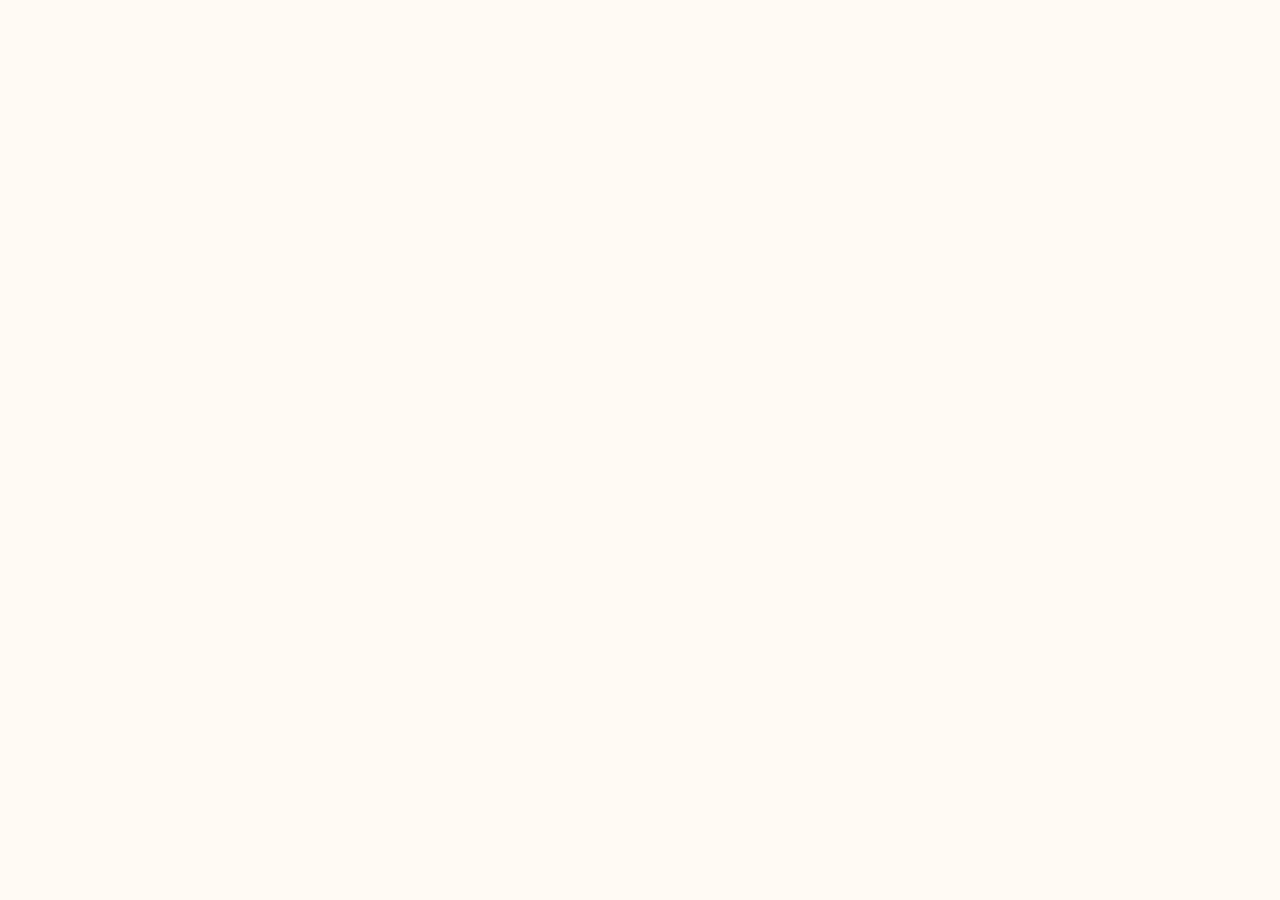
==== commit 172111e5: "Add files via upload" ====
--- a/index.html
+++ b/index.html
@@ -4,4 +4,4 @@
 <title>La Little Tribu — Collection & offre professionnelle</title>
 <link rel="preconnect" href="https://fonts.googleapis.com"><link rel="preconnect" href="https://fonts.gstatic.com" crossorigin>
 <link href="https://fonts.googleapis.com/css2?family=DM+Sans:wght@400;500;600&family=Playfair+Display:wght@500;600&display=swap" rel="stylesheet">
-<link rel="stylesheet" href="styles.css?v=099"></head><body><div id="app"></div><script src="app.js?v=099"></script></body></html>
+<link rel="stylesheet" href="styles.css?v=099c"></head><body><div id="app"></div><script src="app.js?v=099c"></script></body></html>
--- a/styles.css
+++ b/styles.css
@@ -750,7 +750,55 @@
 }
 
 
-/* V0.9.9 DEV probe — diagnostic Tags Shopify */
-.dev-probe{margin-top:10px;padding:12px 14px;border:1px dashed #b88996;border-radius:12px;background:#fff7fa;font-size:12px;line-height:1.5;color:#4d3940}
-.dev-probe strong{display:block;margin-bottom:7px;color:#842942}
-.dev-probe code{display:inline-block;margin:2px 4px 2px 0;padding:3px 6px;border-radius:7px;background:#f2e6ec;color:#4d3940;font-size:11px}
+/* V0.9.9b — diagnostic brut Shopify, DEV uniquement */
+.dev-raw-probe{
+  margin:12px 0 4px;
+  padding:14px;
+  border:1px dashed #b88996;
+  border-radius:14px;
+  background:#fff7fa;
+  color:#49383e;
+  font-size:12px;
+  line-height:1.45;
+}
+.dev-raw-probe>strong{
+  display:block;
+  margin-bottom:10px;
+  color:#842942;
+  font-size:12px;
+  letter-spacing:.04em;
+}
+.dev-raw-row{
+  display:grid;
+  grid-template-columns:minmax(135px,.7fr) minmax(0,1.3fr);
+  gap:10px;
+  padding:6px 0;
+  border-top:1px solid rgba(132,41,66,.09);
+}
+.dev-raw-row span{font-weight:600}
+.dev-raw-row code{
+  white-space:normal;
+  overflow-wrap:anywhere;
+  font-size:11px;
+  background:#f2e6ec;
+  padding:3px 5px;
+  border-radius:5px;
+}
+.dev-raw-probe p{
+  margin:10px 0 0;
+  font-size:10px;
+  opacity:.62;
+}
+@media(max-width:600px){
+  .dev-raw-row{grid-template-columns:1fr;gap:3px}
+}
+
+
+/* V0.9.9c — diagnostic forcé visible */
+.dev-raw-probe{margin:14px 0;padding:16px;border:3px solid #b42345;border-radius:14px;background:#fff3f6;color:#39272d;font-size:12px;line-height:1.45}
+.dev-raw-probe>strong{display:block;margin-bottom:12px;color:#9a1737;font-size:14px;letter-spacing:.03em}
+.dev-raw-row{display:grid;grid-template-columns:minmax(160px,.7fr) minmax(0,1.3fr);gap:10px;padding:7px 0;border-top:1px solid rgba(132,41,66,.12)}
+.dev-raw-row span{font-weight:700}.dev-raw-row code{white-space:normal;overflow-wrap:anywhere;font-size:11px;background:#f4e3e8;padding:4px 6px;border-radius:5px}
+.dev-json{margin-top:12px}.dev-json summary{cursor:pointer;font-weight:700;color:#842942}.dev-json pre{max-height:320px;overflow:auto;white-space:pre-wrap;overflow-wrap:anywhere;background:#261d20;color:#fff;padding:12px;border-radius:10px;font-size:10px}
+.dev-build-badge{position:fixed;left:12px;bottom:12px;z-index:99999;background:#9a1737;color:white;padding:8px 11px;border-radius:999px;font:700 11px/1.2 Arial,sans-serif;box-shadow:0 4px 14px rgba(0,0,0,.2);pointer-events:none}
+@media(max-width:600px){.dev-raw-row{grid-template-columns:1fr;gap:3px}.dev-build-badge{font-size:9px;left:8px;bottom:8px}}
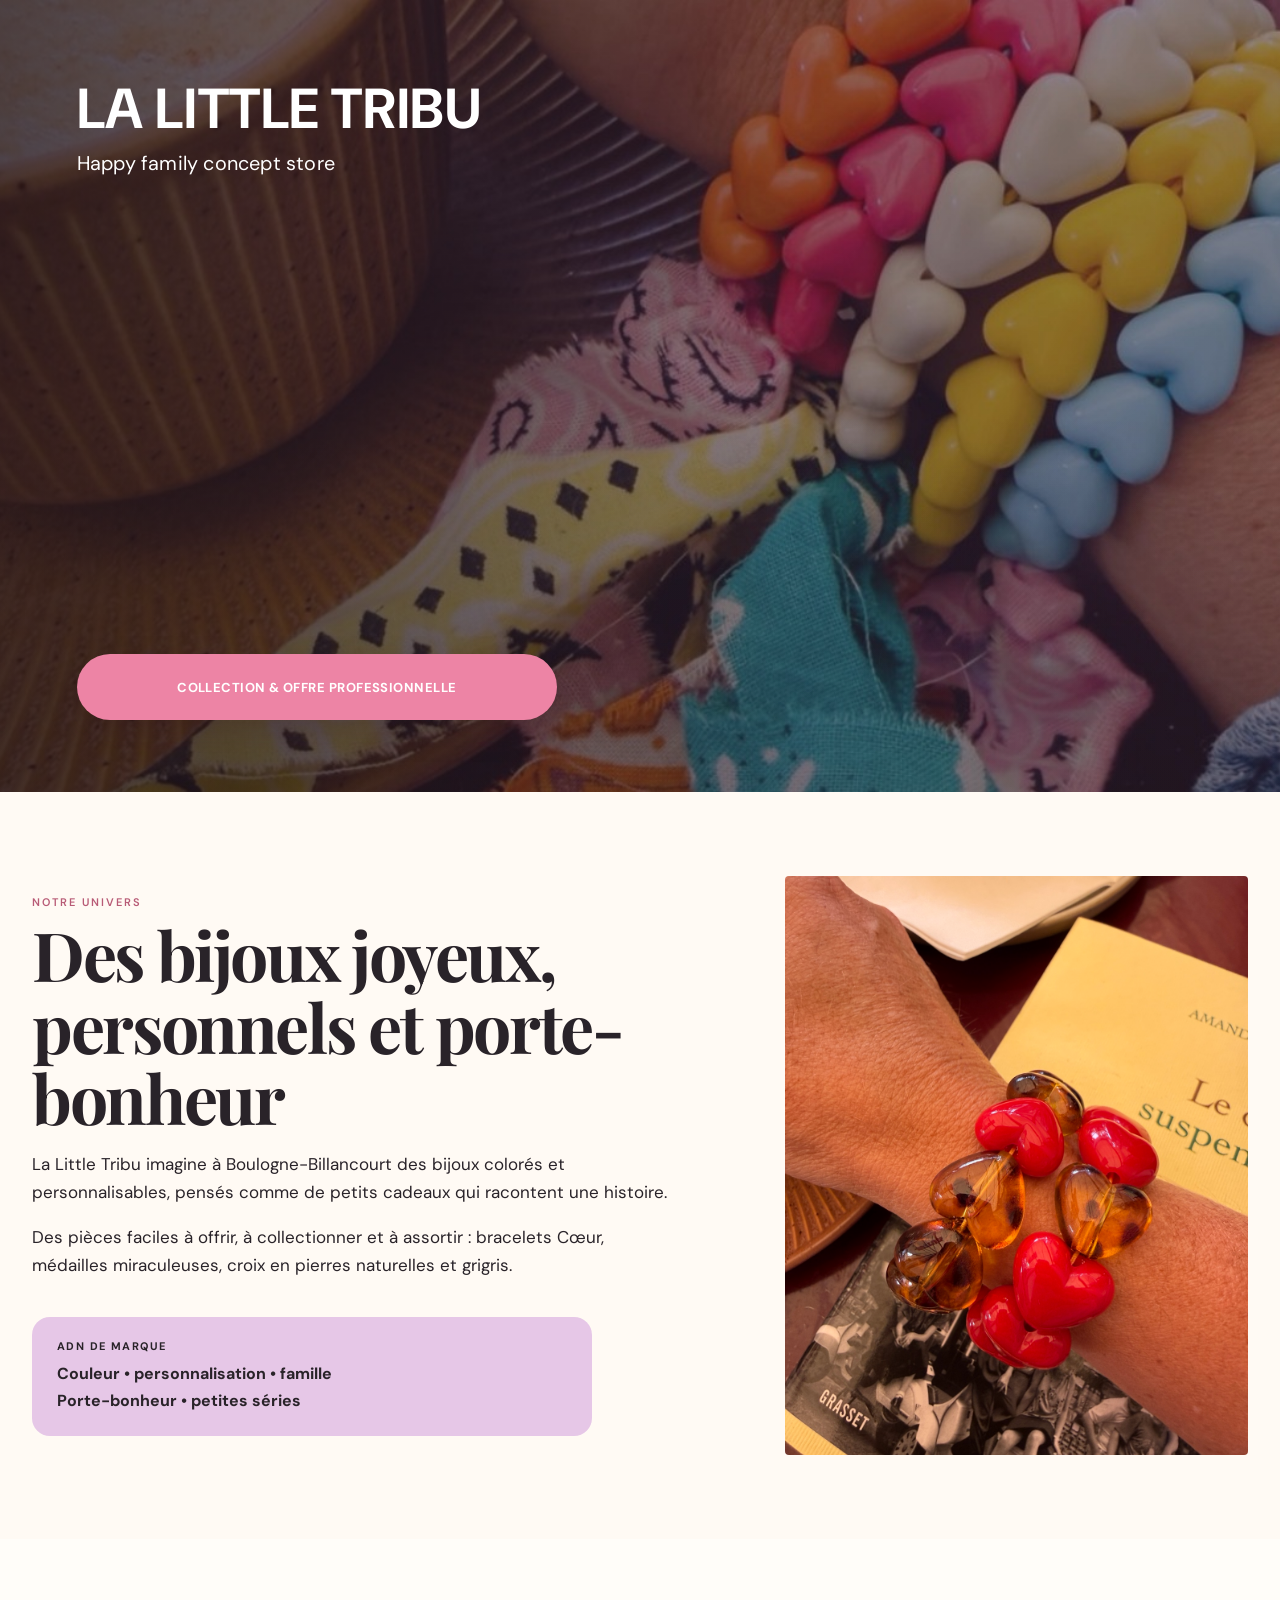
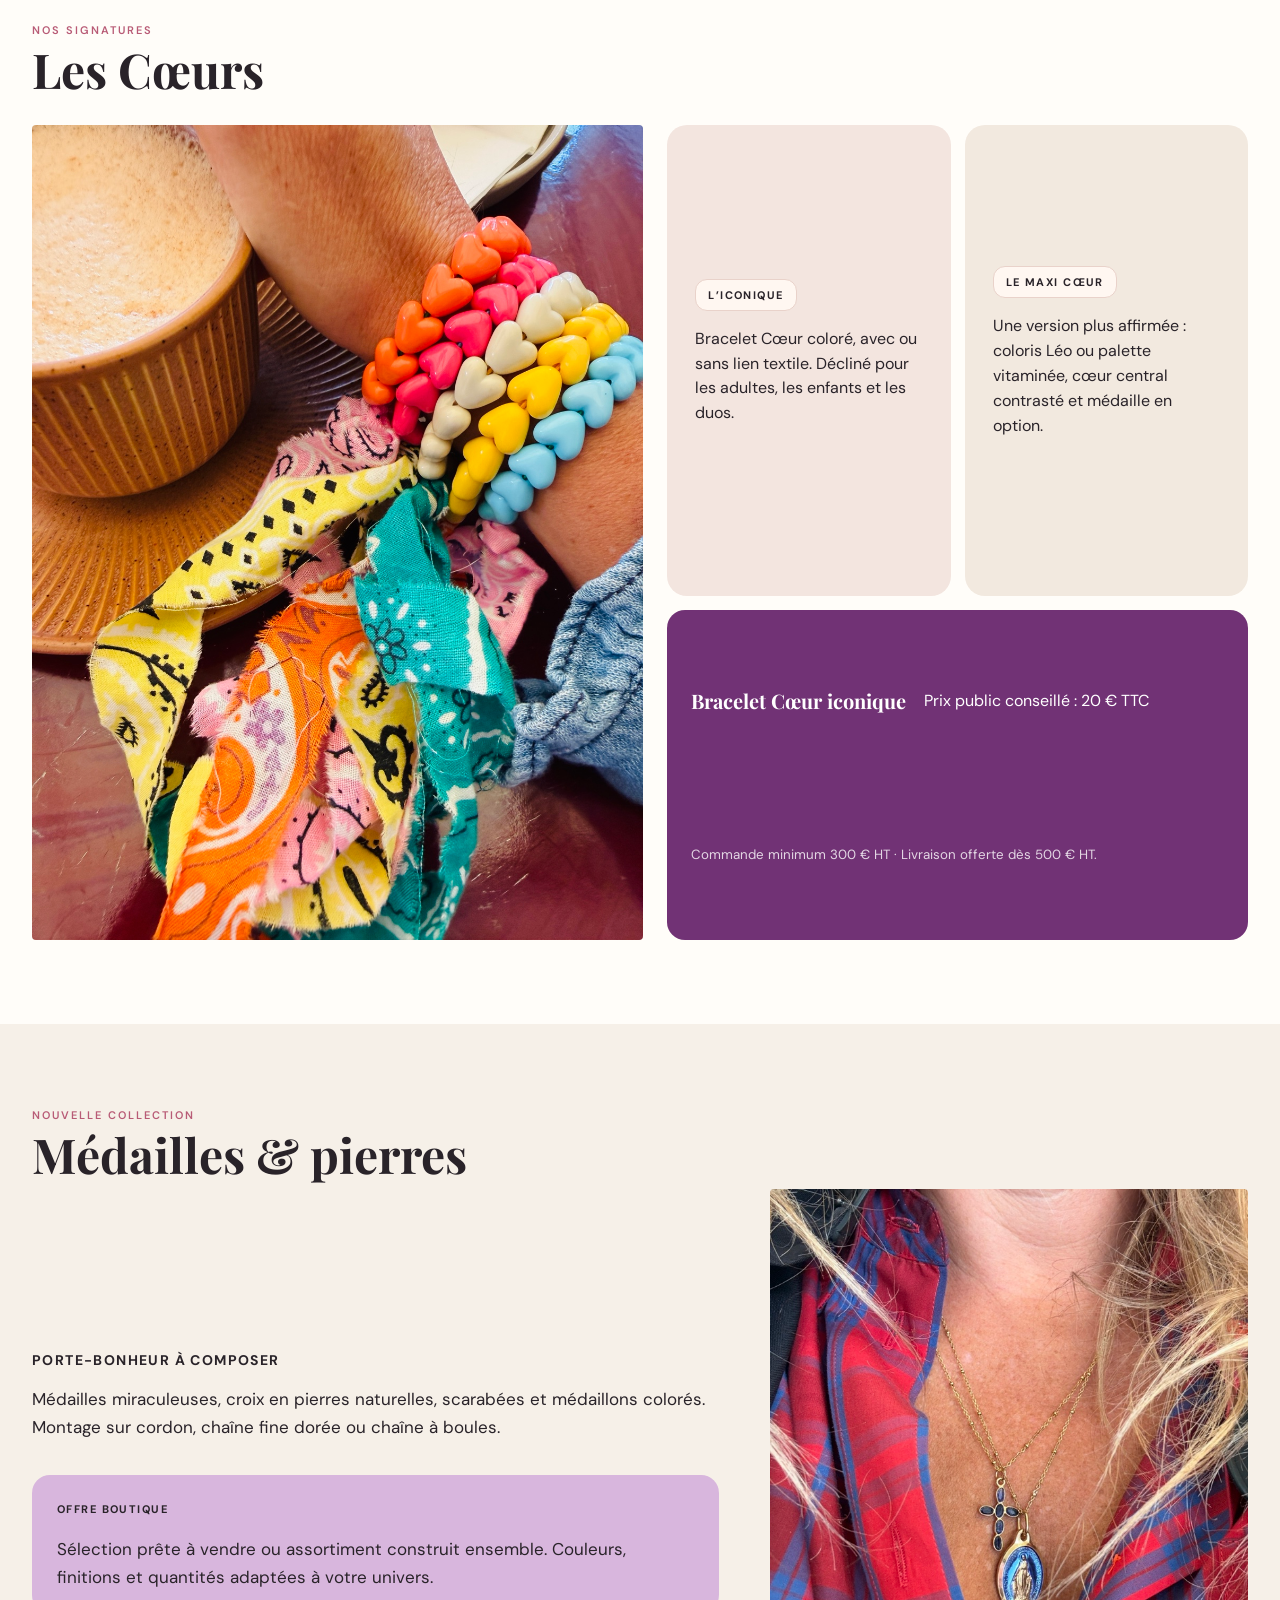
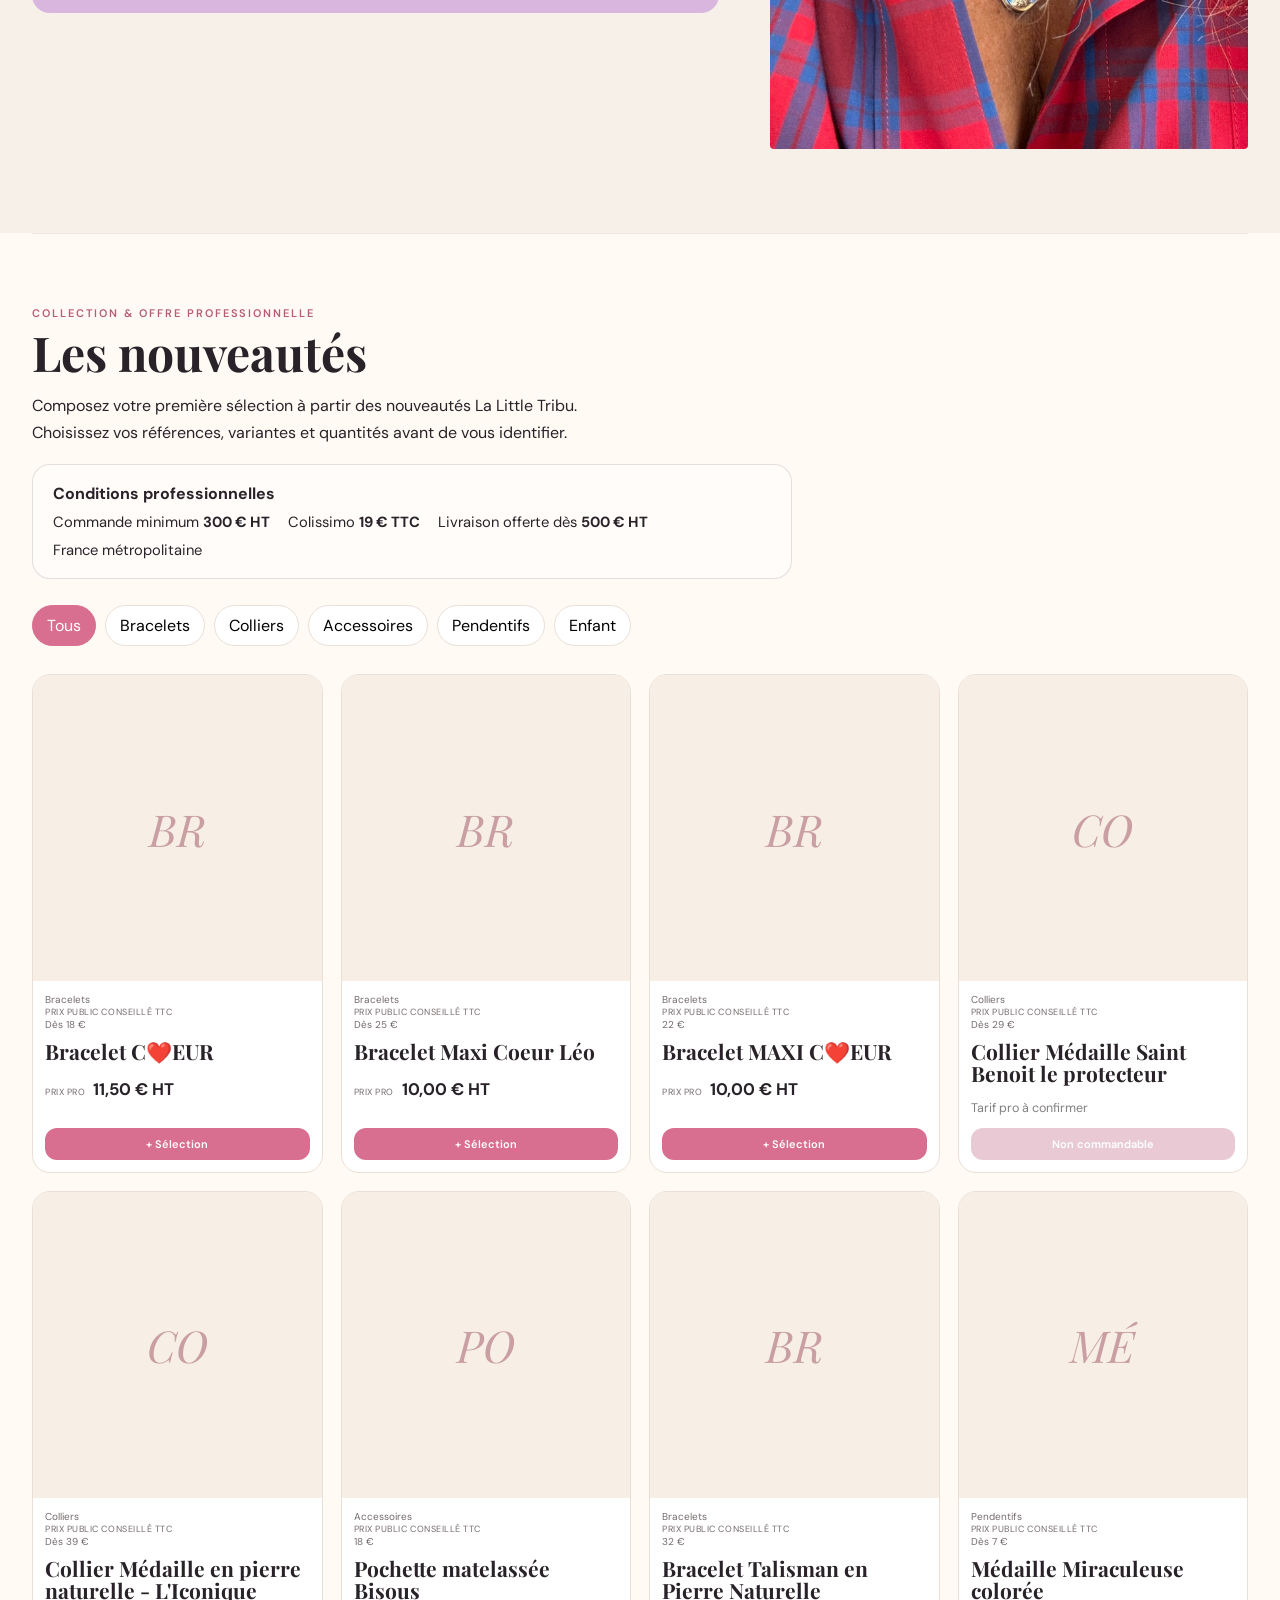
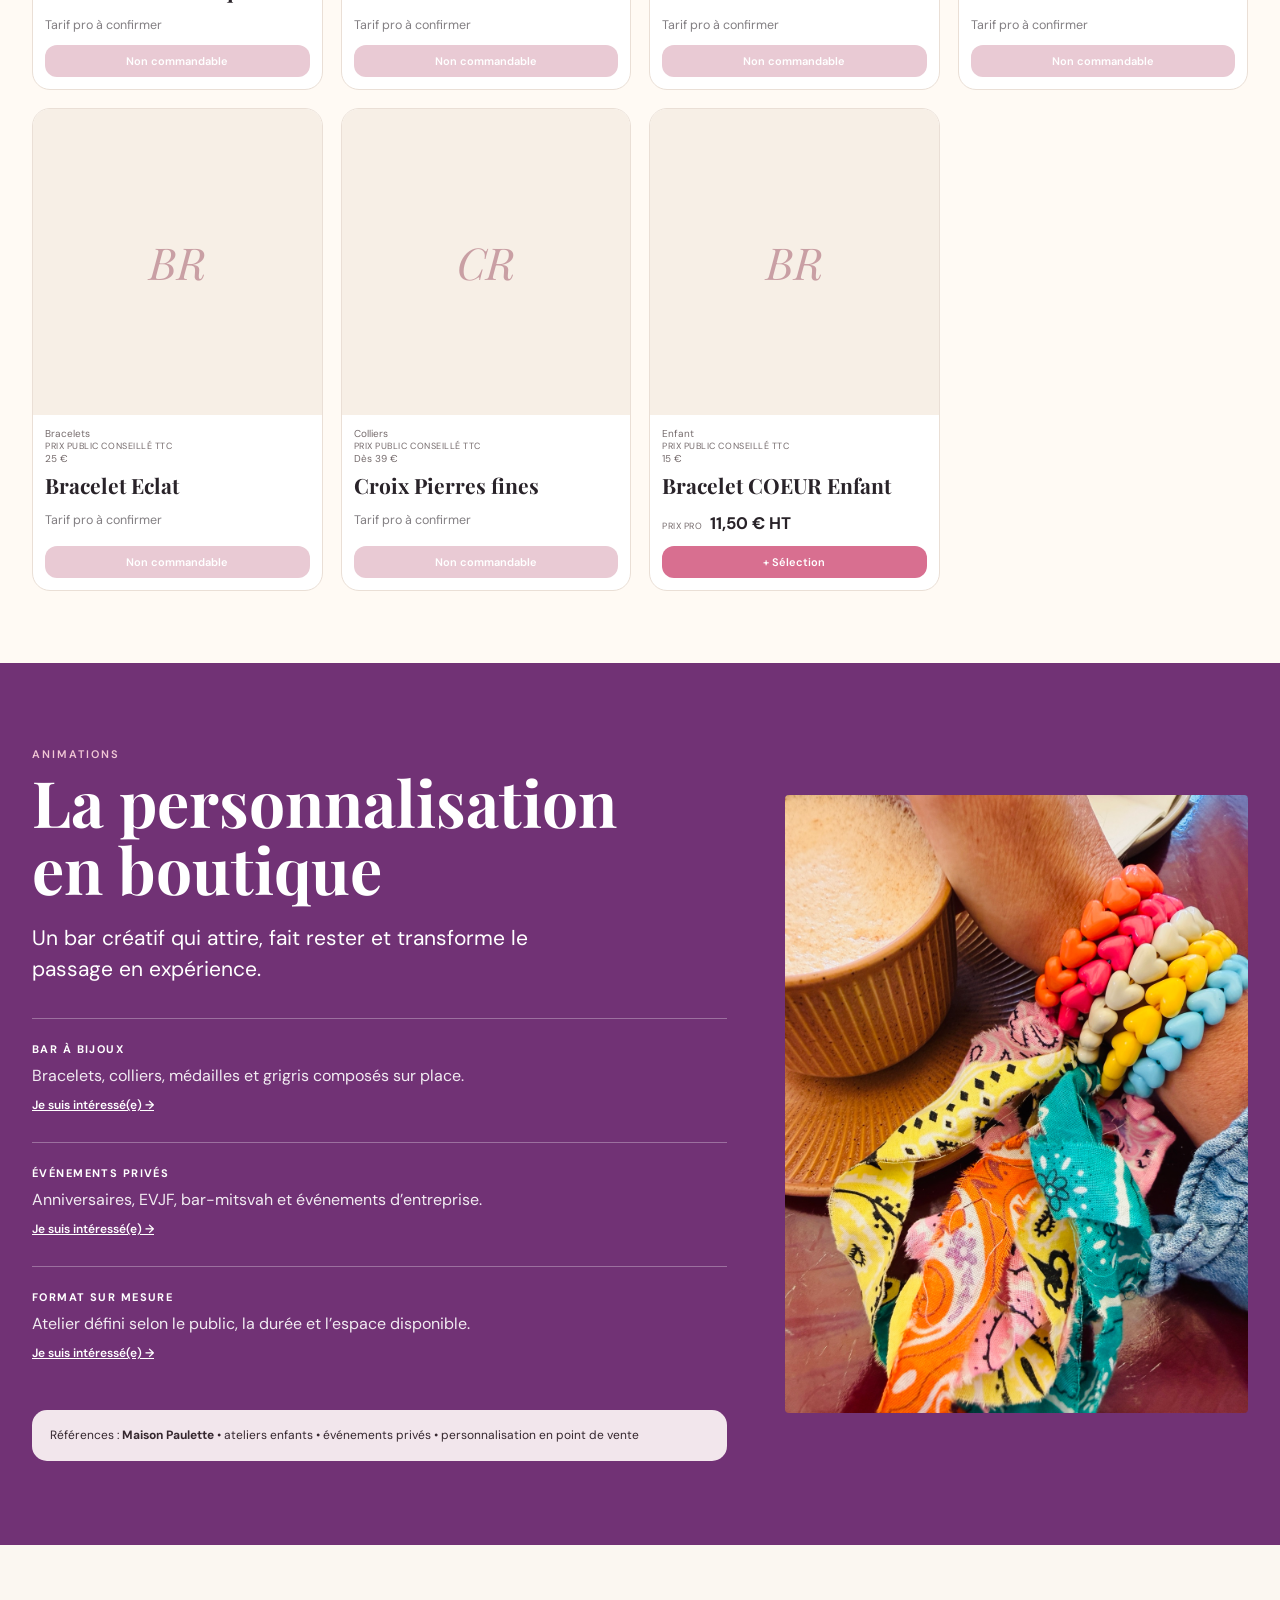
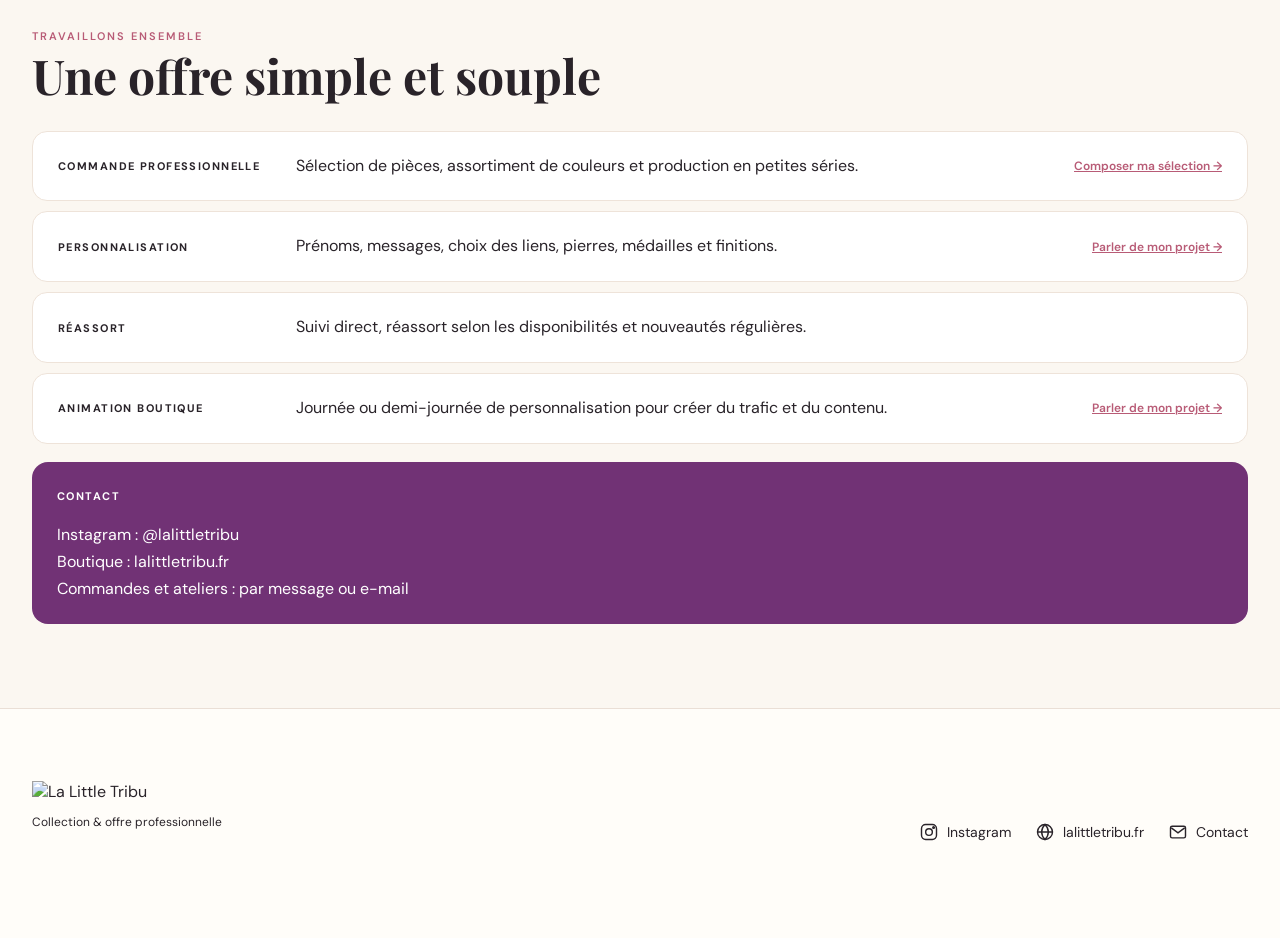
==== commit ded4b8a4: "Add files via upload" ====
--- a/index.html
+++ b/index.html
@@ -4,4 +4,4 @@
 <title>La Little Tribu — Collection & offre professionnelle</title>
 <link rel="preconnect" href="https://fonts.googleapis.com"><link rel="preconnect" href="https://fonts.gstatic.com" crossorigin>
 <link href="https://fonts.googleapis.com/css2?family=DM+Sans:wght@400;500;600&family=Playfair+Display:wght@500;600&display=swap" rel="stylesheet">
-<link rel="stylesheet" href="styles.css?v=099c"></head><body><div id="app"></div><script src="app.js?v=099c"></script></body></html>
+<link rel="stylesheet" href="styles.css?v=0910"></head><body><div id="app"></div><script src="app.js?v=0910"></script></body></html>
--- a/styles.css
+++ b/styles.css
@@ -750,55 +750,82 @@
 }
 
 
-/* V0.9.9b — diagnostic brut Shopify, DEV uniquement */
-.dev-raw-probe{
-  margin:12px 0 4px;
-  padding:14px;
-  border:1px dashed #b88996;
-  border-radius:14px;
-  background:#fff7fa;
-  color:#49383e;
-  font-size:12px;
-  line-height:1.45;
-}
-.dev-raw-probe>strong{
+/* V0.9.10 — galerie produit Shopify complète */
+.qv-modal{width:min(960px,100%)}
+.qv-gallery{min-width:0}
+.qv-main{
+  position:relative;
+  overflow:hidden;
+  border-radius:18px;
+  background:var(--cream);
+  aspect-ratio:1/1.08;
+}
+.qv-main-img{
   display:block;
-  margin-bottom:10px;
-  color:#842942;
-  font-size:12px;
-  letter-spacing:.04em;
-}
-.dev-raw-row{
+  width:100%;
+  height:100%;
+  object-fit:cover;
+}
+.qv-thumbs{
+  display:flex;
+  gap:8px;
+  overflow-x:auto;
+  padding:10px 2px 3px;
+  scrollbar-width:thin;
+  scroll-snap-type:x proximity;
+}
+.qv-thumb{
+  flex:0 0 68px;
+  width:68px;
+  height:76px;
+  padding:0;
+  border:2px solid transparent;
+  border-radius:10px;
+  background:var(--cream);
+  overflow:hidden;
+  scroll-snap-align:start;
+}
+.qv-thumb img{
+  display:block;
+  width:100%;
+  height:100%;
+  object-fit:cover;
+}
+.qv-thumb.active{
+  border-color:var(--wine);
+}
+.gallery-arrow{
+  position:absolute;
+  top:50%;
+  transform:translateY(-50%);
+  width:42px;
+  height:42px;
+  border-radius:50%;
+  border:1px solid rgba(255,255,255,.7);
+  background:rgba(255,255,255,.9);
+  color:var(--ink);
+  font:400 30px/1 Arial,sans-serif;
   display:grid;
-  grid-template-columns:minmax(135px,.7fr) minmax(0,1.3fr);
-  gap:10px;
-  padding:6px 0;
-  border-top:1px solid rgba(132,41,66,.09);
-}
-.dev-raw-row span{font-weight:600}
-.dev-raw-row code{
-  white-space:normal;
-  overflow-wrap:anywhere;
+  place-items:center;
+  box-shadow:0 4px 18px rgba(0,0,0,.12);
+  z-index:2;
+}
+.gallery-arrow.prev{left:12px}
+.gallery-arrow.next{right:12px}
+.gallery-count{
+  position:absolute;
+  right:12px;
+  bottom:12px;
+  background:rgba(33,25,27,.76);
+  color:#fff;
+  border-radius:999px;
+  padding:6px 9px;
   font-size:11px;
-  background:#f2e6ec;
-  padding:3px 5px;
-  border-radius:5px;
-}
-.dev-raw-probe p{
-  margin:10px 0 0;
-  font-size:10px;
-  opacity:.62;
-}
-@media(max-width:600px){
-  .dev-raw-row{grid-template-columns:1fr;gap:3px}
-}
-
-
-/* V0.9.9c — diagnostic forcé visible */
-.dev-raw-probe{margin:14px 0;padding:16px;border:3px solid #b42345;border-radius:14px;background:#fff3f6;color:#39272d;font-size:12px;line-height:1.45}
-.dev-raw-probe>strong{display:block;margin-bottom:12px;color:#9a1737;font-size:14px;letter-spacing:.03em}
-.dev-raw-row{display:grid;grid-template-columns:minmax(160px,.7fr) minmax(0,1.3fr);gap:10px;padding:7px 0;border-top:1px solid rgba(132,41,66,.12)}
-.dev-raw-row span{font-weight:700}.dev-raw-row code{white-space:normal;overflow-wrap:anywhere;font-size:11px;background:#f4e3e8;padding:4px 6px;border-radius:5px}
-.dev-json{margin-top:12px}.dev-json summary{cursor:pointer;font-weight:700;color:#842942}.dev-json pre{max-height:320px;overflow:auto;white-space:pre-wrap;overflow-wrap:anywhere;background:#261d20;color:#fff;padding:12px;border-radius:10px;font-size:10px}
-.dev-build-badge{position:fixed;left:12px;bottom:12px;z-index:99999;background:#9a1737;color:white;padding:8px 11px;border-radius:999px;font:700 11px/1.2 Arial,sans-serif;box-shadow:0 4px 14px rgba(0,0,0,.2);pointer-events:none}
-@media(max-width:600px){.dev-raw-row{grid-template-columns:1fr;gap:3px}.dev-build-badge{font-size:9px;left:8px;bottom:8px}}
+  line-height:1;
+}
+@media(max-width:760px){
+  .qv-modal{width:min(720px,100%)}
+  .qv-main{aspect-ratio:1/1.04}
+  .qv-thumb{flex-basis:62px;width:62px;height:68px}
+  .gallery-arrow{width:38px;height:38px}
+}
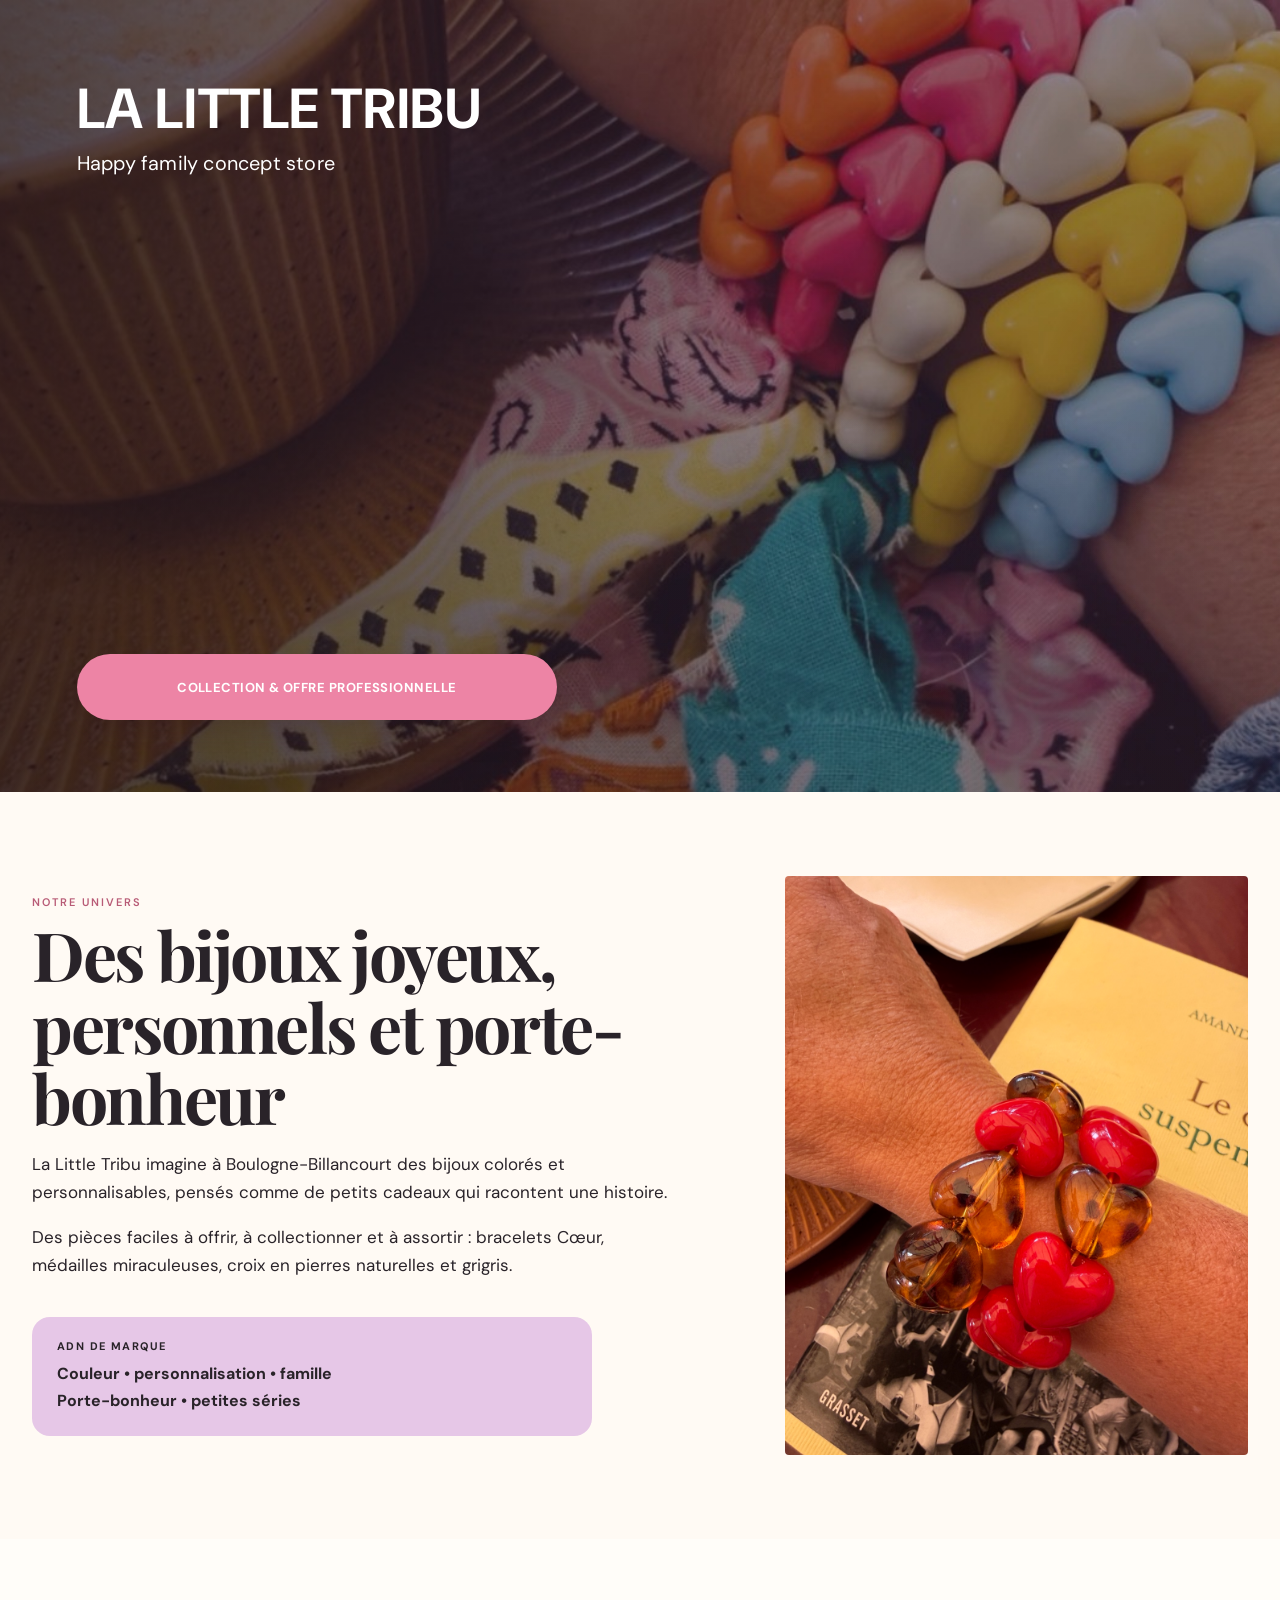
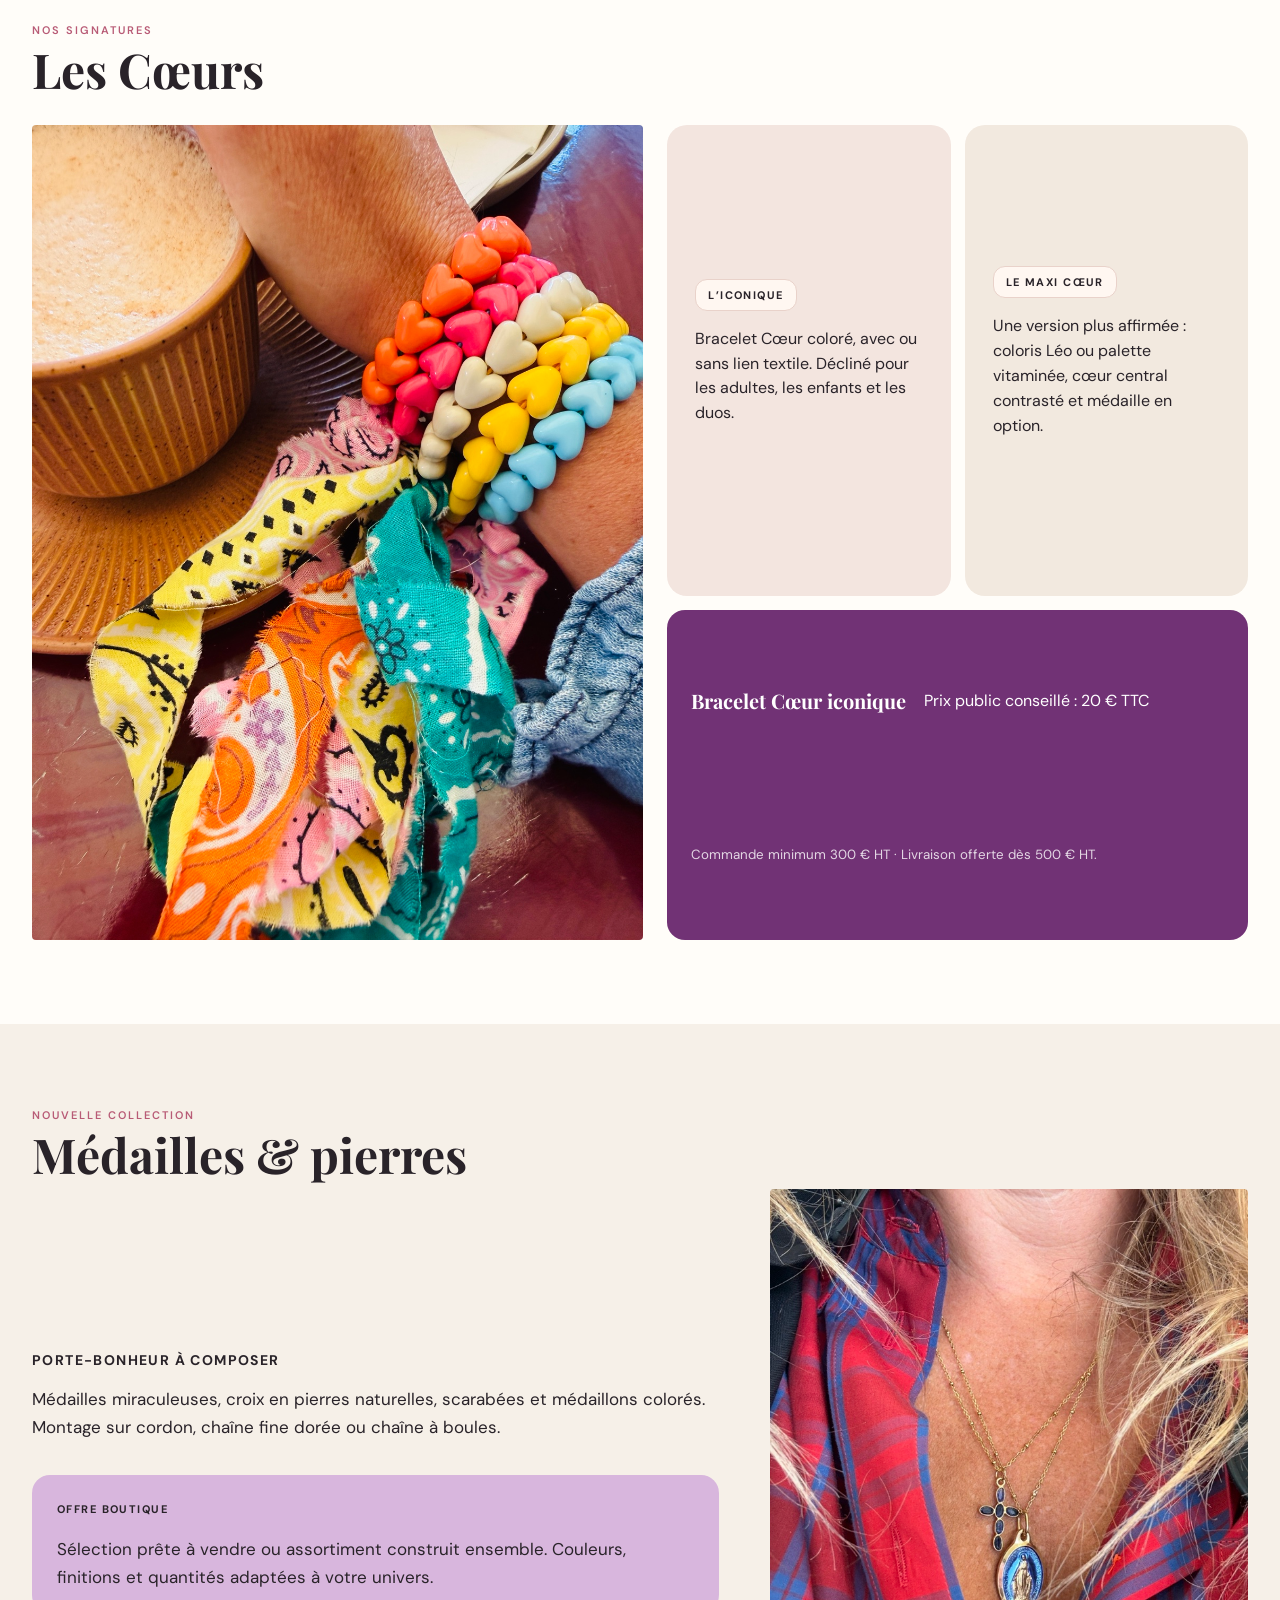
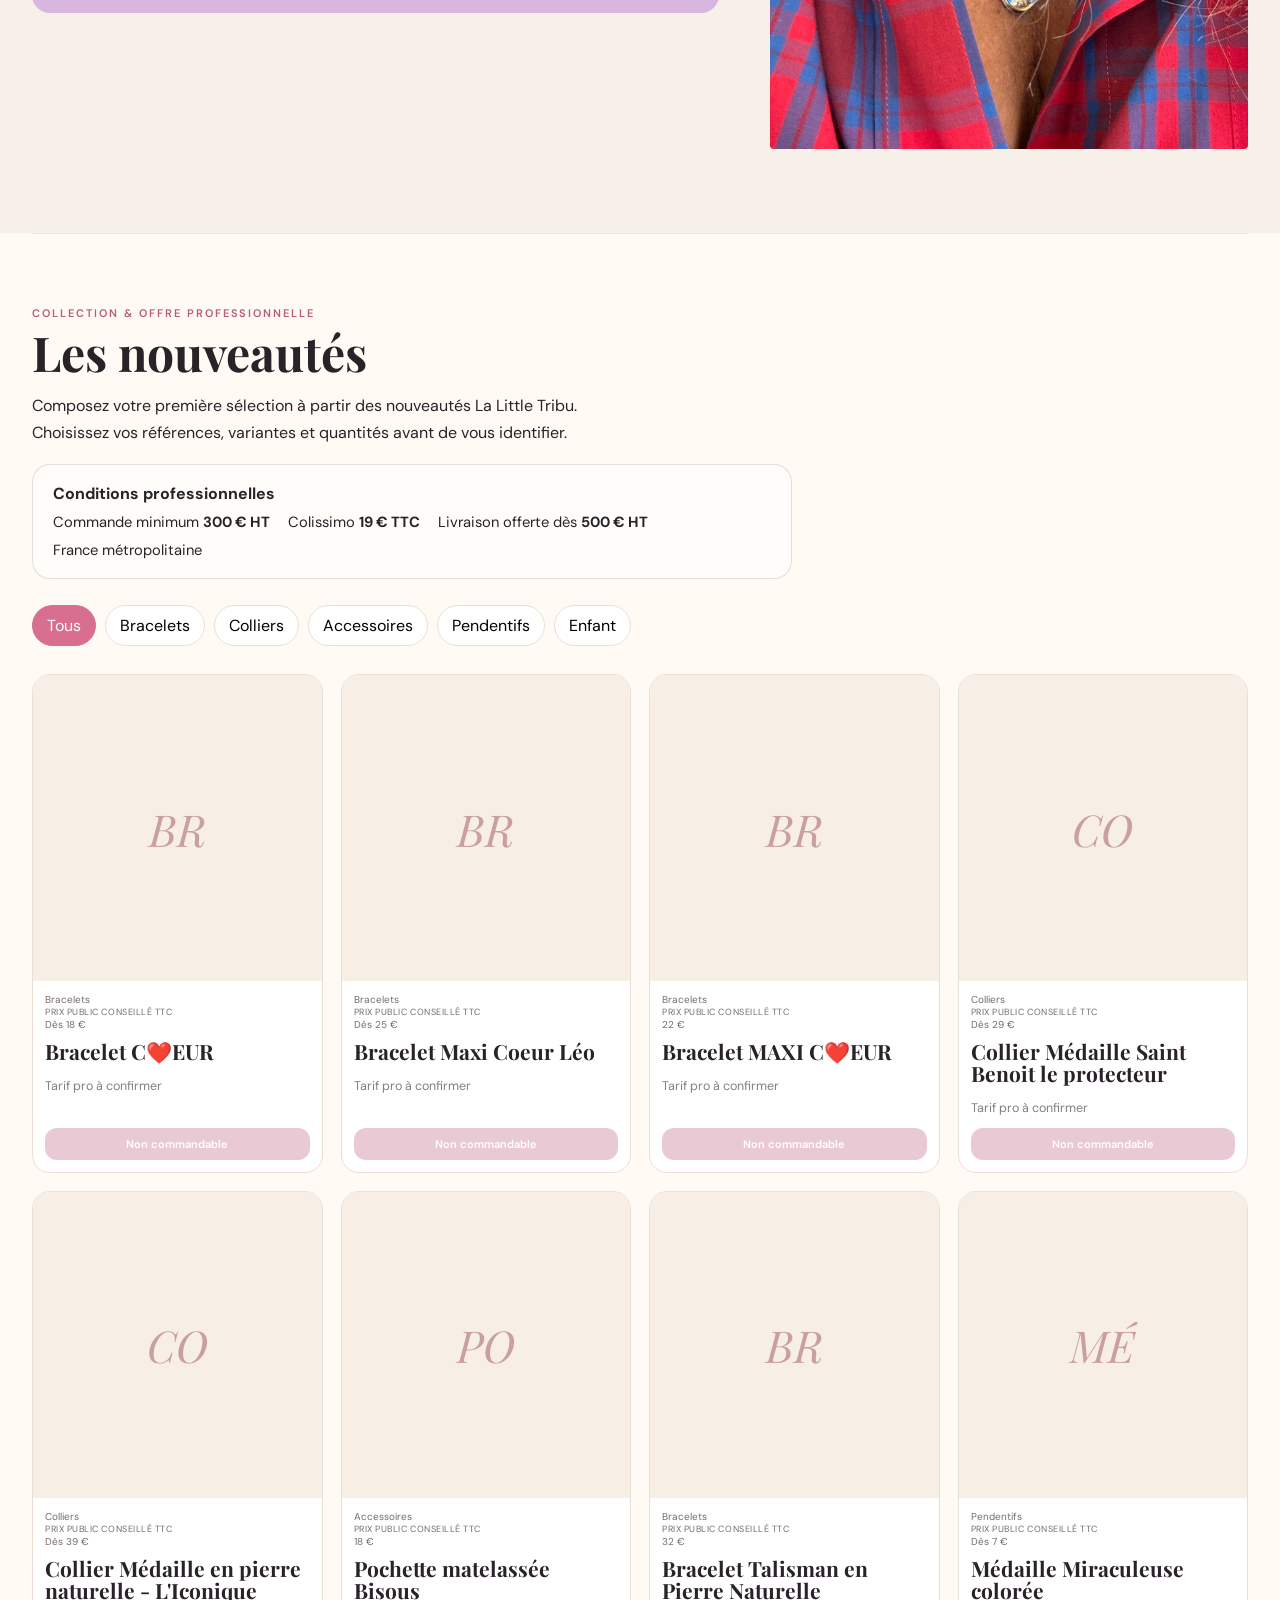
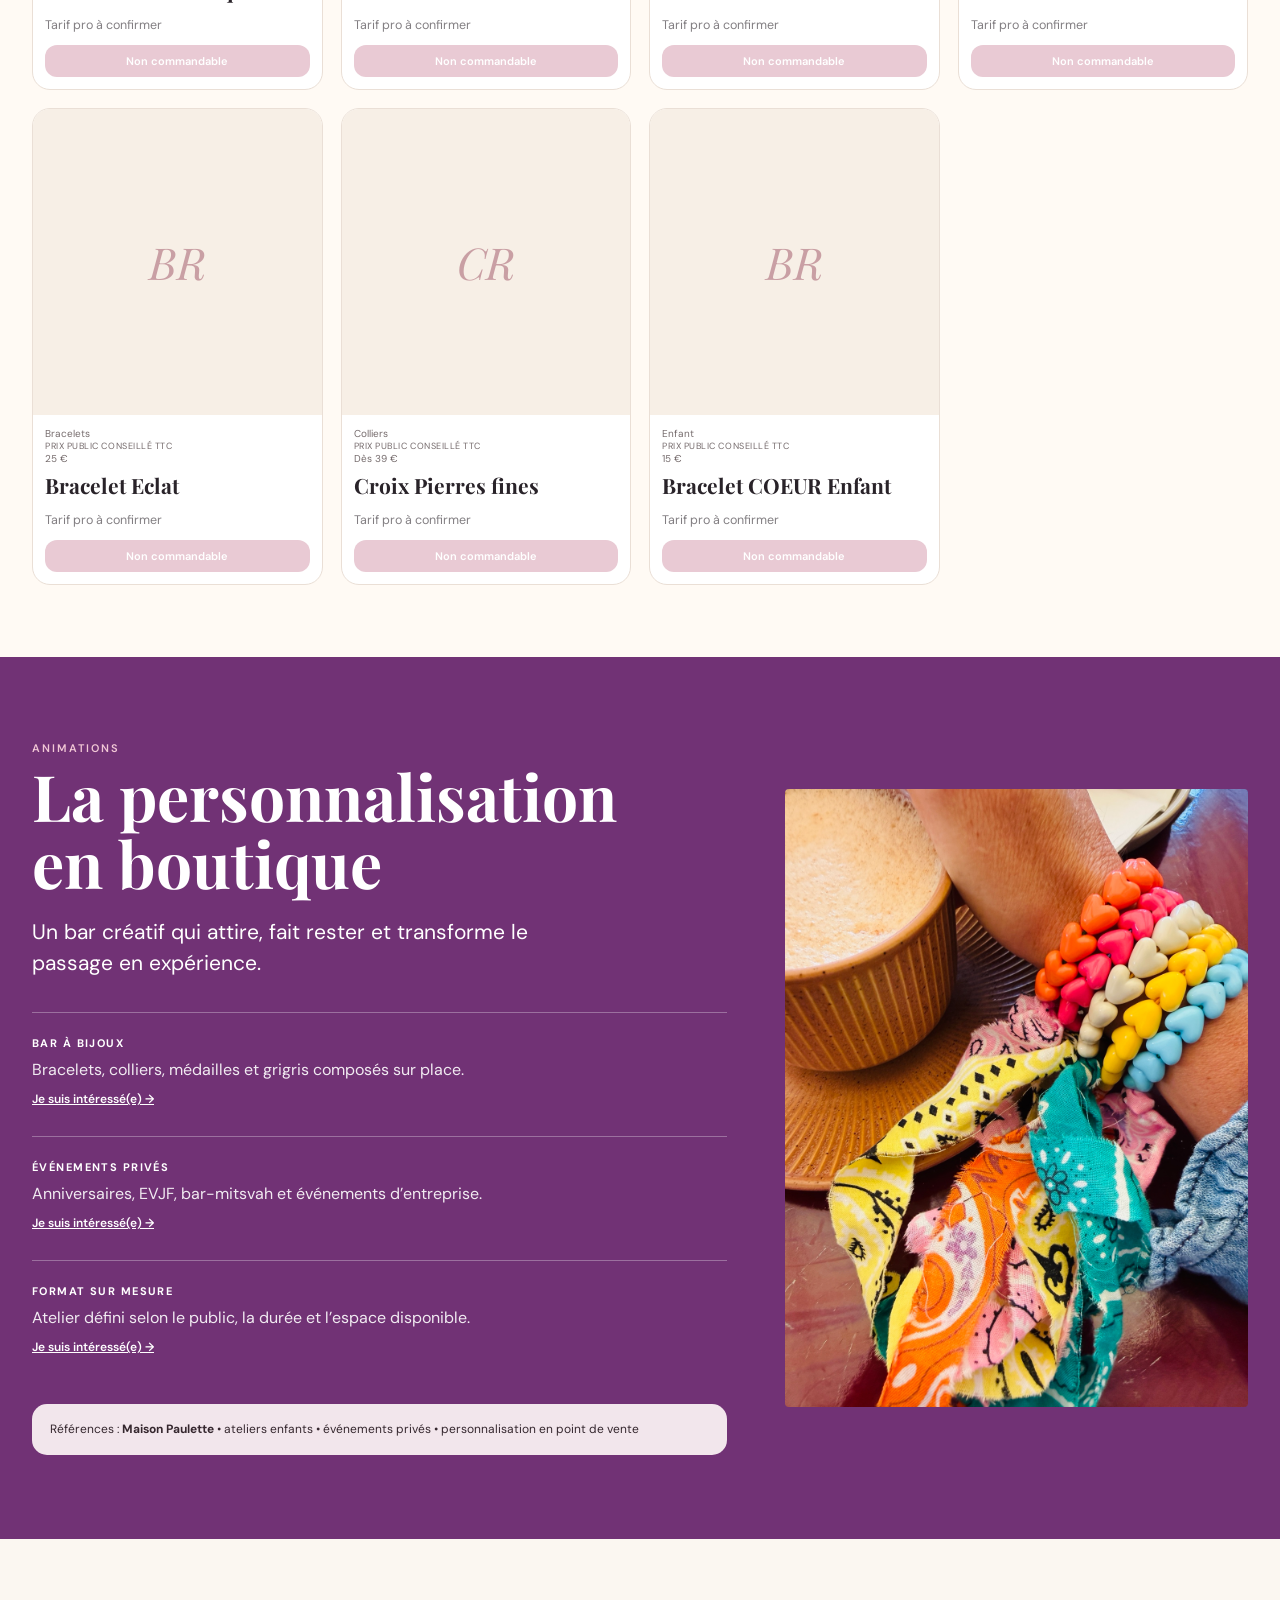
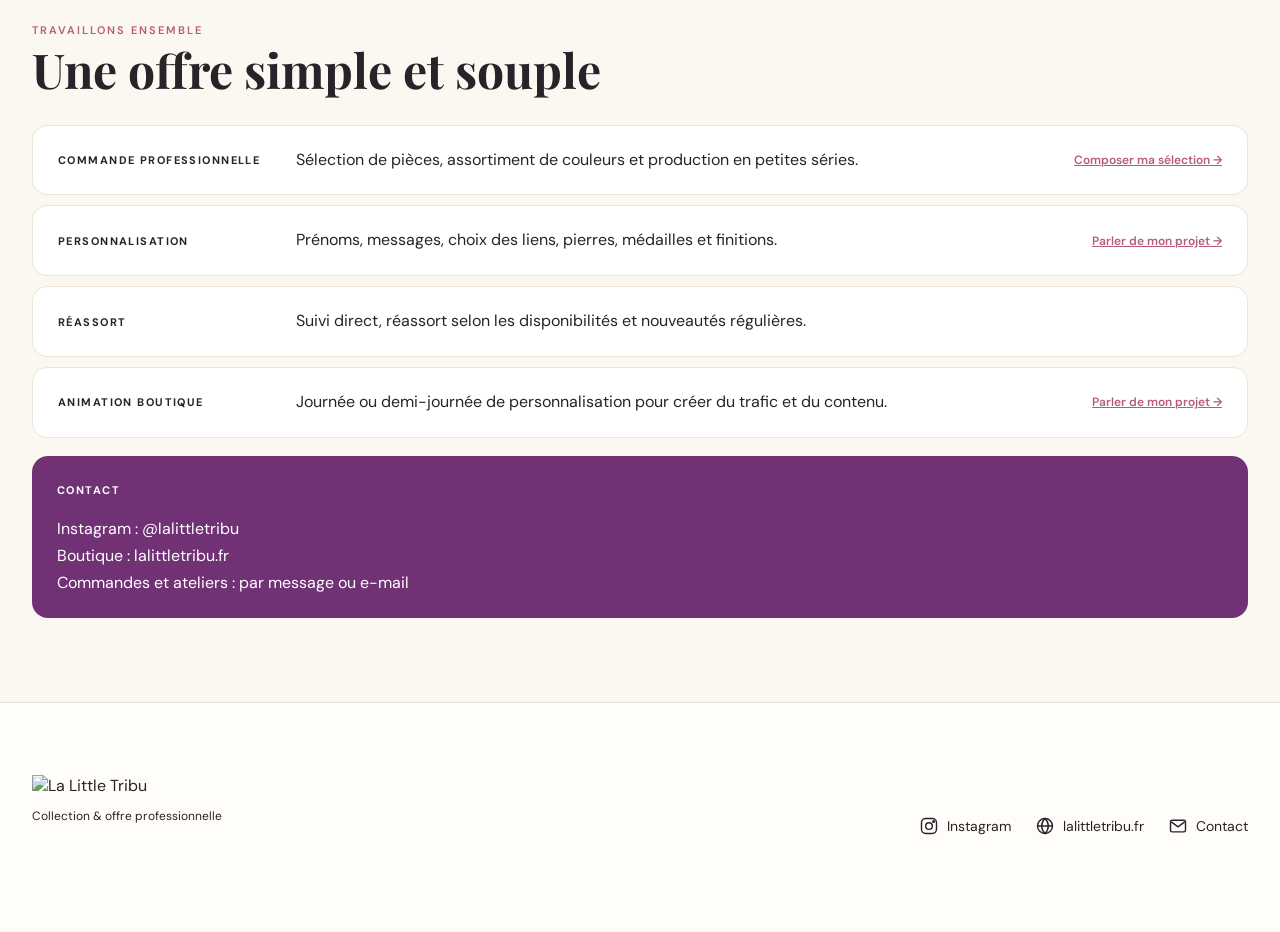
==== commit c62ea1b3: "Add files via upload" ====
--- a/index.html
+++ b/index.html
@@ -4,4 +4,4 @@
 <title>La Little Tribu — Collection & offre professionnelle</title>
 <link rel="preconnect" href="https://fonts.googleapis.com"><link rel="preconnect" href="https://fonts.gstatic.com" crossorigin>
 <link href="https://fonts.googleapis.com/css2?family=DM+Sans:wght@400;500;600&family=Playfair+Display:wght@500;600&display=swap" rel="stylesheet">
-<link rel="stylesheet" href="styles.css?v=0910"></head><body><div id="app"></div><script src="app.js?v=0910"></script></body></html>
+<link rel="stylesheet" href="styles.css?v=0914"></head><body><div id="app"></div><script src="app.js?v=0914"></script></body></html>
--- a/styles.css
+++ b/styles.css
@@ -829,3 +829,49 @@
   .qv-thumb{flex-basis:62px;width:62px;height:68px}
   .gallery-arrow{width:38px;height:38px}
 }
+
+
+/* V0.9.11 — prévisualisation galerie dans les cartes catalogue */
+.visual{position:relative}
+.card-img{
+  position:absolute;
+  inset:0;
+  width:100%;
+  height:100%;
+  object-fit:cover;
+  display:block;
+  transition:opacity .28s ease,transform .42s ease;
+}
+.card-img-primary{opacity:1;transform:scale(1)}
+.card-img-secondary{opacity:0;transform:scale(1.012)}
+.gallery-badge{
+  position:absolute;
+  right:10px;
+  bottom:10px;
+  z-index:3;
+  padding:6px 9px;
+  border-radius:999px;
+  background:rgba(255,255,255,.92);
+  color:var(--ink);
+  border:1px solid rgba(33,25,27,.10);
+  font-size:10px;
+  font-weight:600;
+  line-height:1;
+  box-shadow:0 3px 12px rgba(0,0,0,.06);
+  pointer-events:none;
+}
+@media (hover:hover) and (pointer:fine){
+  .product:hover .card-img-primary{opacity:0;transform:scale(1.01)}
+  .product:hover .card-img-secondary{opacity:1;transform:scale(1)}
+}
+@media (hover:none), (pointer:coarse){
+  .card-img-secondary{display:none}
+  .gallery-badge{
+    right:8px;
+    bottom:8px;
+    padding:5px 8px;
+    font-size:9px;
+  }
+}
+
+
